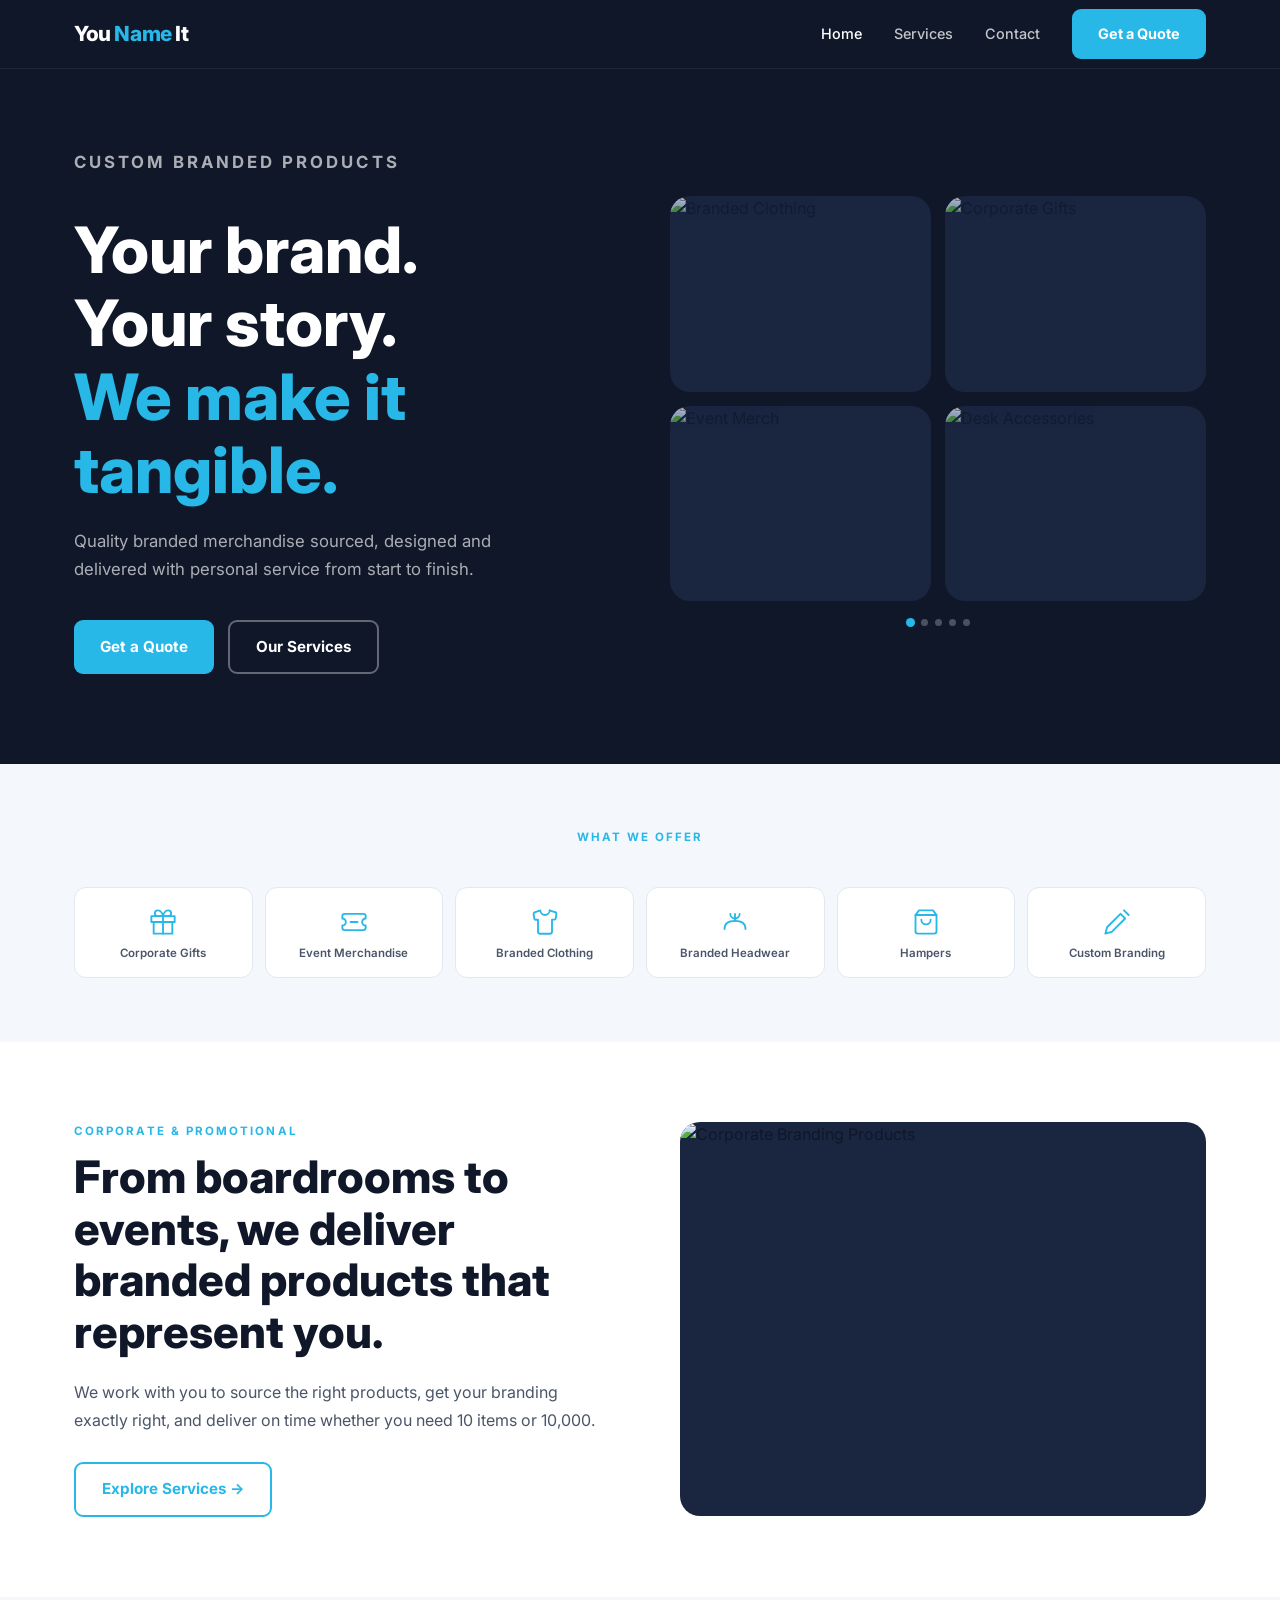
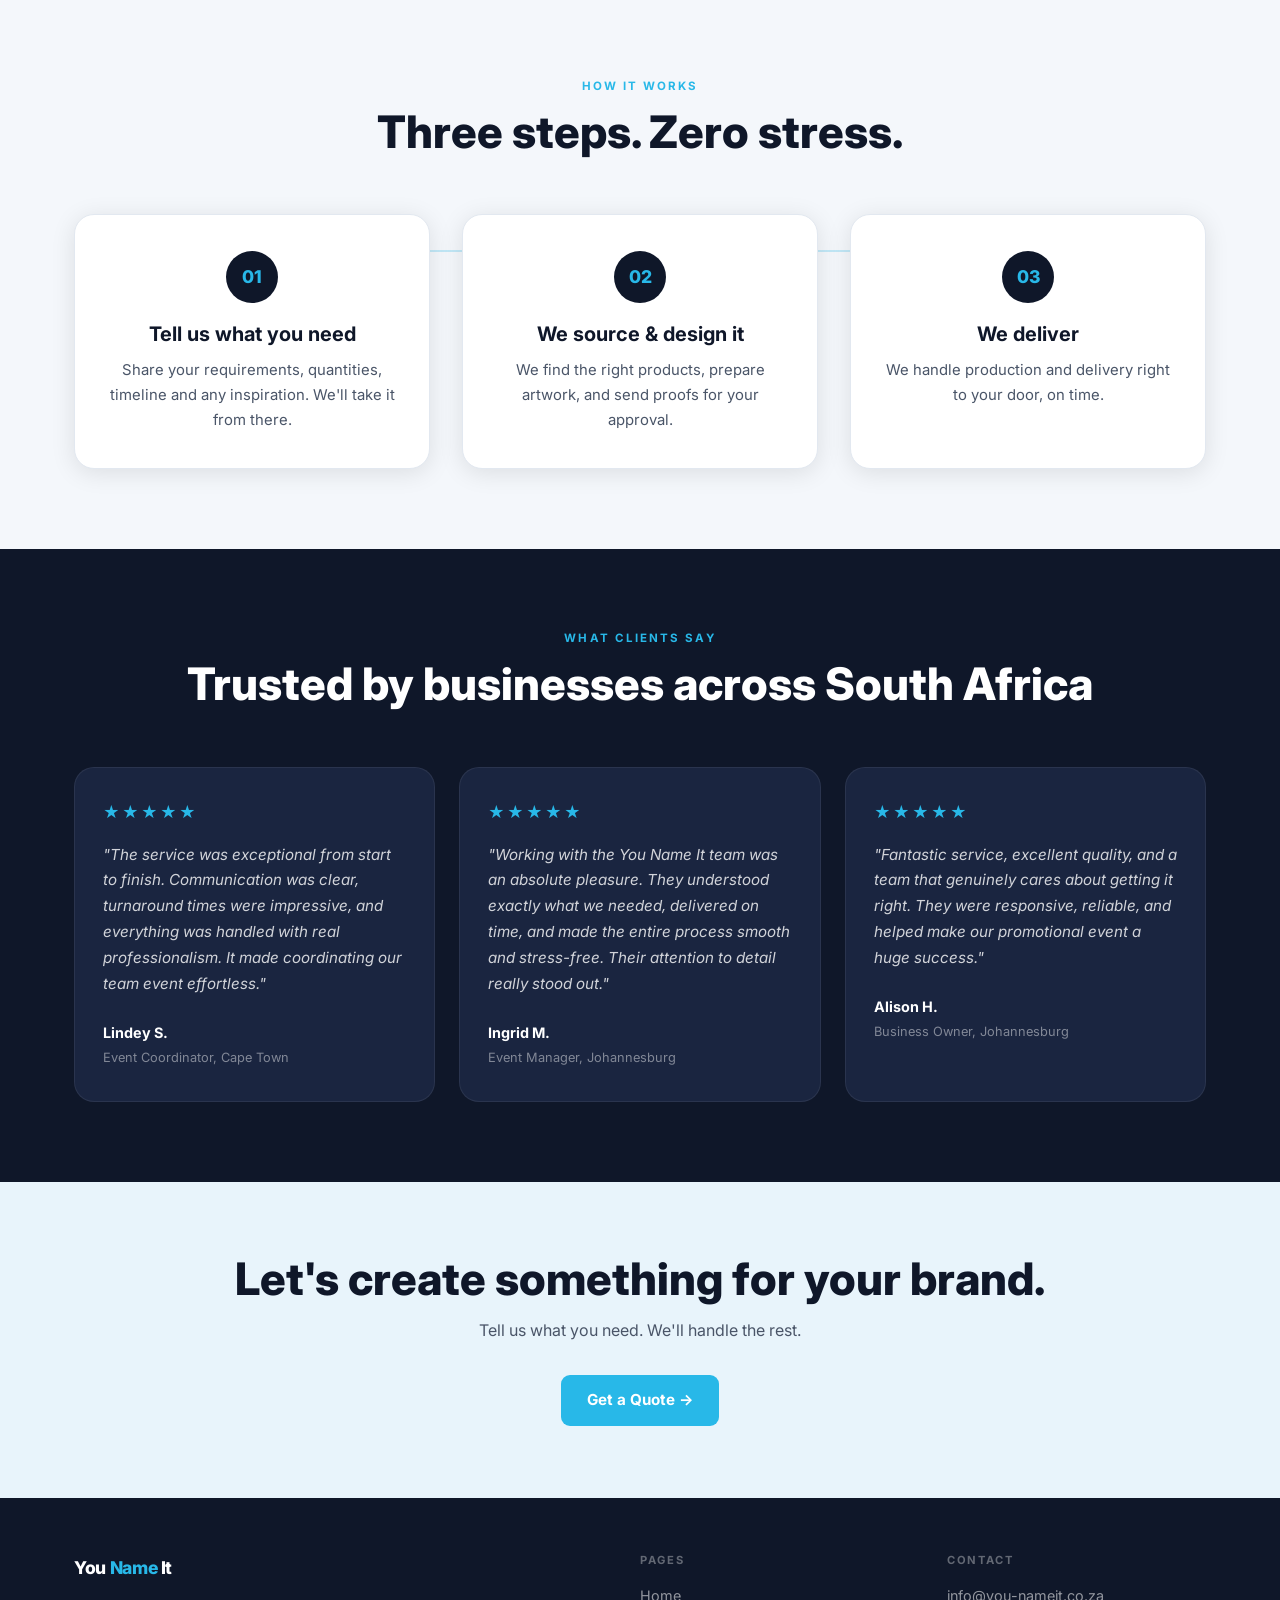
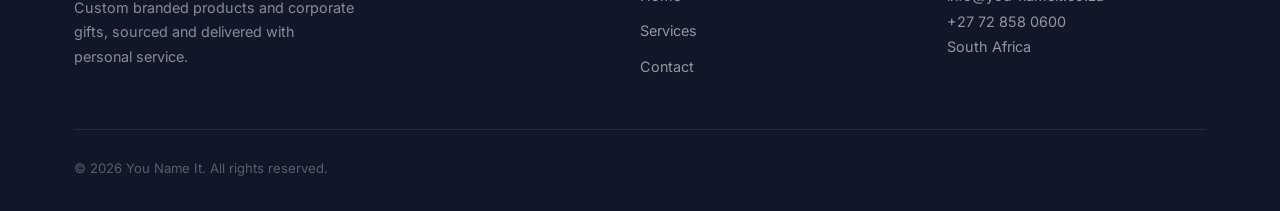
==== index.html @ 73d82e52 "Add files via upload" ====
<!DOCTYPE html>
<html lang="en">
<head>
  <meta charset="UTF-8" />
  <meta name="viewport" content="width=device-width, initial-scale=1.0" />
  <title>You Name It — Custom Branded Products & Corporate Gifts</title>
  <meta name="description" content="Quality branded merchandise sourced, designed and delivered — with personal service from start to finish. South Africa." />
  <link rel="stylesheet" href="style.css" />
  <link rel="preconnect" href="https://fonts.googleapis.com" />
  <link rel="preconnect" href="https://fonts.gstatic.com" crossorigin />
  <link href="https://fonts.googleapis.com/css2?family=Inter:wght@400;500;600;700;800&display=swap" rel="stylesheet" />
</head>
<body>

  <!-- ===== NAV ===== -->
  <nav>
    <div class="container">
      <div class="nav-inner">
        <a href="index.html" class="nav-logo">
          <img src="logo.png" alt="You Name It" onerror="this.style.display='none'; this.nextElementSibling.style.display='block';" />
          <span class="nav-logo-text" style="display:none;">You <span>Name</span> It</span>
        </a>
        <button class="nav-toggle" id="navToggle" aria-label="Toggle menu">
          <span></span><span></span><span></span>
        </button>
        <ul class="nav-links" id="navLinks">
          <li><a href="index.html" class="active">Home</a></li>
          <li><a href="services.html">Services</a></li>
          <li><a href="contact.html">Contact</a></li>
          <li><a href="contact.html" class="nav-cta btn">Get a Quote</a></li>
        </ul>
      </div>
    </div>
  </nav>

  <!-- ===== HERO ===== -->
  <section class="hero">
    <div class="container">
      <div class="hero-inner">
        <div class="hero-content">
          <p class="hero-eyebrow">Custom Branded Products <span>
          <h1>Your brand.<br>Your story.<br><em>We make it tangible.</em></h1>
          <p>Quality branded merchandise sourced, designed and delivered with personal service from start to finish.</p>
          <div class="hero-btns">
            <a href="contact.html" class="btn btn-primary">Get a Quote</a>
            <a href="services.html" class="btn btn-secondary">Our Services</a>
          </div>
        </div>

        <!--
          ROTATING HERO GRID — 4 cards x 5 slides = 20 images total
          Put your images in an /images/ folder alongside index.html.
          Name them: card1-slide1.jpg, card1-slide2.jpg ... card4-slide5.jpg
          All 4 cards rotate together every 5 seconds.
        -->
        <div class="hero-grid-wrap">
          <div class="hero-grid" id="heroGrid">

            <!-- CARD 1: top-left -->
            <div class="hero-card rotating-card">
              <div class="slide active">
                <img src="images/card1-slide1.jpg" alt="Branded Clothing" />
                <!-- <span class="hero-card-label">Branded Clothing</span> -->
              </div>
              <div class="slide">
                <img src="images/card1-slide2.jpg" alt="T-Shirts" />
                <!-- <span class="hero-card-label">T-Shirts</span> -->
              </div>
              <div class="slide">
                <img src="images/card1-slide3.jpg" alt="Polos" />
                <!-- <span class="hero-card-label">Polos</span> -->
              </div>
              <div class="slide">
                <img src="images/card1-slide4.jpg" alt="Hoodies" />
                <!-- <span class="hero-card-label">Hoodies</span> -->
              </div>
              <div class="slide">
                <img src="images/card1-slide5.jpg" alt="Caps &amp; Jackets" />
                <!-- <span class="hero-card-label">Caps &amp; Jackets</span> -->
              </div>
            </div>

            <!-- CARD 2: top-right -->
            <div class="hero-card rotating-card">
              <div class="slide active">
                <img src="images/card2-slide1.jpg" alt="Corporate Gifts" />
                <!-- <span class="hero-card-label">Corporate Gifts</span> -->
              </div>
              <div class="slide">
                <img src="images/card2-slide2.jpg" alt="Gift Sets" />
                <!-- <span class="hero-card-label">Gift Sets</span> -->
              </div>
              <div class="slide">
                <img src="images/card2-slide3.jpg" alt="Branded Notebooks" />
                <!-- <span class="hero-card-label">Branded Notebooks</span> -->
              </div>
              <div class="slide">
                <img src="images/card2-slide4.jpg" alt="Hampers" />
                <!-- <span class="hero-card-label">Hampers</span> -->
              </div>
              <div class="slide">
                <img src="images/card2-slide5.jpg" alt="Premium Keepsakes" />
                <!-- <span class="hero-card-label">Premium Keepsakes</span> -->
              </div>
            </div>

            <!-- CARD 3: bottom-left -->
            <div class="hero-card rotating-card">
              <div class="slide active">
                <img src="images/card3-slide1.jpg" alt="Event Merch" />
                <!-- <span class="hero-card-label">Event Merch</span> -->
              </div>
              <div class="slide">
                <img src="images/card3-slide2.jpg" alt="Lanyards" />
                <!-- <span class="hero-card-label">Lanyards</span> -->
              </div>
              <div class="slide">
                <img src="images/card3-slide3.jpg" alt="Giveaways" />
                <!-- <span class="hero-card-label">Giveaways</span> -->
              </div>
              <div class="slide">
                <img src="images/card3-slide4.jpg" alt="Trade Shows" />
                <!-- <span class="hero-card-label">Trade Shows</span> -->
              </div>
              <div class="slide">
                <img src="images/card3-slide5.jpg" alt="Conferences" />
                <!-- <span class="hero-card-label">Conferences</span> -->
              </div>
            </div>

            <!-- CARD 4: bottom-right -->
            <div class="hero-card rotating-card">
              <div class="slide active">
                <img src="images/card4-slide1.jpg" alt="Desk Accessories" />
                <!-- <span class="hero-card-label">Desk Accessories</span> -->
              </div>
              <div class="slide">
                <img src="images/card4-slide2.jpg" alt="Custom Mugs" />
                <!-- <span class="hero-card-label">Custom Mugs</span> -->
              </div>
              <div class="slide">
                <img src="images/card4-slide3.jpg" alt="Branded Pens" />
                <!-- <span class="hero-card-label">Branded Pens</span> -->
              </div>
              <div class="slide">
                <img src="images/card4-slide4.jpg" alt="Bulk Orders" />
                <!-- <span class="hero-card-label">Bulk Orders</span> -->
              </div>
              <div class="slide">
                <img src="images/card4-slide5.jpg" alt="Corporate Sets" />
                <!-- <span class="hero-card-label">Corporate Sets</span> -->
              </div>
            </div>

          </div><!-- /hero-grid -->

          <!-- Progress dots -->
          <div class="hero-dots">
            <span class="hero-dot active"></span>
            <span class="hero-dot"></span>
            <span class="hero-dot"></span>
            <span class="hero-dot"></span>
            <span class="hero-dot"></span>
          </div>
        </div><!-- /hero-grid-wrap -->

      </div>
    </div>
  </section>

  <!-- ===== WHAT WE OFFER — compact icon tiles ===== -->
  <section class="what-we-create">
    <div class="container">
      <div class="section-header">
        <span class="section-label">What We Offer</span>
      </div>
      <div class="icon-tile-grid">

        <!-- Corporate Gifts -->
        <a href="services.html#gifts" class="icon-tile">
          <svg class="tile-icon" viewBox="0 0 24 24" fill="none" stroke="currentColor" stroke-width="1.6" stroke-linecap="round" stroke-linejoin="round">
            <polyline points="20 12 20 22 4 22 4 12"/>
            <rect x="2" y="7" width="20" height="5"/>
            <line x1="12" y1="22" x2="12" y2="7"/>
            <path d="M12 7H7.5a2.5 2.5 0 0 1 0-5C11 2 12 7 12 7z"/>
            <path d="M12 7h4.5a2.5 2.5 0 0 0 0-5C13 2 12 7 12 7z"/>
          </svg>
          <span>Corporate Gifts</span>
        </a>

        <!-- Event Merchandise -->
        <a href="services.html#events" class="icon-tile">
          <svg class="tile-icon" viewBox="0 0 24 24" fill="none" stroke="currentColor" stroke-width="1.6" stroke-linecap="round" stroke-linejoin="round">
            <path d="M2 9a3 3 0 0 1 0 6v2a2 2 0 0 0 2 2h16a2 2 0 0 0 2-2v-2a3 3 0 0 1 0-6V7a2 2 0 0 0-2-2H4a2 2 0 0 0-2 2v2z"/>
            <line x1="9" y1="12" x2="15" y2="12"/>
          </svg>
          <span>Event Merchandise</span>
        </a>

        <!-- Branded Clothing -->
        <a href="services.html#clothing" class="icon-tile">
          <svg class="tile-icon" viewBox="0 0 24 24" fill="none" stroke="currentColor" stroke-width="1.6" stroke-linecap="round" stroke-linejoin="round">
            <path d="M20.38 3.46 16 2a4 4 0 0 1-8 0L3.62 3.46a2 2 0 0 0-1.34 2.23l.58 3.57a1 1 0 0 0 .99.84H6v10c0 1.1.9 2 2 2h8a2 2 0 0 0 2-2V10h2.15a1 1 0 0 0 .99-.84l.58-3.57a2 2 0 0 0-1.34-2.23z"/>
          </svg>
          <span>Branded Clothing</span>
        </a>

        <!-- Branded Headwear -->
        <a href="services.html#headwear" class="icon-tile">
          <svg class="tile-icon" viewBox="0 0 24 24" fill="none" stroke="currentColor" stroke-width="1.6" stroke-linecap="round" stroke-linejoin="round">
            <path d="M3 18c0-4 2-7 9-7s9 3 9 7"/>
            <path d="M12 11V5"/>
            <path d="M8 5c0 2.2 1.8 4 4 4s4-1.8 4-4"/>
          </svg>
          <span>Branded Headwear</span>
        </a>

        <!-- Hampers -->
        <a href="services.html#hampers" class="icon-tile">
          <svg class="tile-icon" viewBox="0 0 24 24" fill="none" stroke="currentColor" stroke-width="1.6" stroke-linecap="round" stroke-linejoin="round">
            <path d="M6 2 3 6v14a2 2 0 0 0 2 2h14a2 2 0 0 0 2-2V6l-3-4z"/>
            <line x1="3" y1="6" x2="21" y2="6"/>
            <path d="M16 10a4 4 0 0 1-8 0"/>
          </svg>
          <span>Hampers</span>
        </a>

        <!-- Custom Branding -->
        <a href="contact.html" class="icon-tile">
          <svg class="tile-icon" viewBox="0 0 24 24" fill="none" stroke="currentColor" stroke-width="1.6" stroke-linecap="round" stroke-linejoin="round">
            <line x1="18" y1="2" x2="22" y2="6"/>
            <path d="M7.5 20.5 19 9l-4-4L3.5 16.5 2 22z"/>
          </svg>
          <span>Custom Branding</span>
        </a>

      </div>
    </div>
  </section>

  <!-- ===== FEATURE / CORPORATE & PROMO ===== -->
  <section class="feature-section">
    <div class="container">
      <div class="feature-inner">
        <div class="feature-content">
          <span class="section-label">Corporate &amp; Promotional</span>
          <h2>From boardrooms to events, we deliver branded products that represent you.</h2>
          <p>We work with you to source the right products, get your branding exactly right, and deliver on time whether you need 10 items or 10,000.</p>
          <a href="services.html" class="btn btn-outline">Explore Services →</a>
        </div>
        <div class="feature-image">
          <img src="images/corporate-branding.jpg" alt="Corporate Branding Products" /> -->
          <div class="feature-image-placeholder">
            <span>Corporate Branding Products</span>
          </div>
        </div>
      </div>
    </div>
  </section>

  <!-- ===== HOW IT WORKS ===== -->
  <section class="how-it-works">
    <div class="container">
      <div class="section-header">
        <span class="section-label">How It Works</span>
        <h2>Three steps. Zero stress.</h2>
      </div>
      <div class="steps-grid">
        <div class="step-card">
          <div class="step-number">01</div>
          <h3>Tell us what you need</h3>
          <p>Share your requirements, quantities, timeline and any inspiration. We'll take it from there.</p>
        </div>
        <div class="step-card">
          <div class="step-number">02</div>
          <h3>We source &amp; design it</h3>
          <p>We find the right products, prepare artwork, and send proofs for your approval.</p>
        </div>
        <div class="step-card">
          <div class="step-number">03</div>
          <h3>We deliver</h3>
          <p>We handle production and delivery right to your door, on time.</p>
        </div>
      </div>
    </div>
  </section>

  <!-- ===== TESTIMONIALS ===== -->
  <section class="testimonials">
    <div class="container">
      <span class="section-label">What Clients Say</span>
      <h2>Trusted by businesses across South Africa</h2>
      <div class="testimonial-grid">
        <div class="testimonial-card">
          <div class="testimonial-stars">★★★★★</div>
          <blockquote>"The service was exceptional from start to finish. Communication was clear, turnaround times were impressive, and everything was handled with real professionalism. It made coordinating our team event effortless."</blockquote>
          <div class="testimonial-author">
            <strong>Lindey S.</strong>
            <span>Event Coordinator, Cape Town</span>
          </div>
        </div>
        <div class="testimonial-card">
          <div class="testimonial-stars">★★★★★</div>
          <blockquote>"Working with the You Name It team was an absolute pleasure. They understood exactly what we needed, delivered on time, and made the entire process smooth and stress-free. Their attention to detail really stood out."</blockquote>
          <div class="testimonial-author">
            <strong>Ingrid M.</strong>
            <span>Event Manager, Johannesburg</span>
          </div>
        </div>
        <div class="testimonial-card">
          <div class="testimonial-stars">★★★★★</div>
          <blockquote>"Fantastic service, excellent quality, and a team that genuinely cares about getting it right. They were responsive, reliable, and helped make our promotional event a huge success."</blockquote>
          <div class="testimonial-author">
            <strong>Alison H.</strong>
            <span>Business Owner, Johannesburg</span>
          </div>
        </div>
      </div>
    </div>
  </section>

  <!-- ===== CTA BAND ===== -->
  <section class="cta-band">
    <div class="container">
      <h2>Let's create something for your brand.</h2>
      <p>Tell us what you need. We'll handle the rest.</p>
      <a href="contact.html" class="btn btn-primary">Get a Quote →</a>
    </div>
  </section>

  <!-- ===== FOOTER ===== -->
  <footer>
    <div class="container">
      <div class="footer-inner">
        <div class="footer-brand">
          <a href="index.html" class="nav-logo">
            <img src="logo.png" alt="You Name It" style="height:32px;" onerror="this.style.display='none'; this.nextElementSibling.style.display='block';" />
            <span class="nav-logo-text" style="display:none; font-size:1.1rem;">You <span>Name</span> It</span>
          </a>
          <p>Custom branded products and corporate gifts, sourced and delivered with personal service.</p>
        </div>
        <div class="footer-col">
          <h4>Pages</h4>
          <ul>
            <li><a href="index.html">Home</a></li>
            <li><a href="services.html">Services</a></li>
            <li><a href="contact.html">Contact</a></li>
          </ul>
        </div>
        <div class="footer-col">
          <h4>Contact</h4>
          <address>
            <a href="mailto:info@you-nameit.co.za">info@you-nameit.co.za</a><br />
            <a href="tel:+27728580600">+27 72 858 0600</a><br />
            South Africa
          </address>
        </div>
      </div>
      <div class="footer-bottom">
        <p>© 2026 You Name It. All rights reserved.</p>
      </div>
    </div>
  </footer>

  <script>
    // ── Mobile nav toggle ──
    const toggle = document.getElementById('navToggle');
    const links  = document.getElementById('navLinks');
    toggle.addEventListener('click', () => links.classList.toggle('open'));

    // ── Hero rotating grid ──
    // All 4 cards advance to the same slide index simultaneously
    const cards = document.querySelectorAll('.rotating-card');
    const dots  = document.querySelectorAll('.hero-dot');
    const TOTAL = 5;
    let current = 0;

    function goToSlide(next) {
      cards.forEach(card => {
        card.querySelectorAll('.slide')[current].classList.remove('active');
        card.querySelectorAll('.slide')[next].classList.add('active');
      });
      dots[current].classList.remove('active');
      dots[next].classList.add('active');
      current = next;
    }

    dots.forEach((dot, i) => dot.addEventListener('click', () => goToSlide(i)));
    setInterval(() => goToSlide((current + 1) % TOTAL), 5000);
  </script>

</body>
</html>
---- style.css ----
/* ===========================
   YOU NAME IT — style.css
   =========================== */

/* --- Reset & Base --- */
*, *::before, *::after {
  box-sizing: border-box;
  margin: 0;
  padding: 0;
}

:root {
  --navy:       #0f1729;
  --navy-mid:   #162038;
  --navy-card:  #1a2540;
  --cyan:       #28b8e8;
  --cyan-dark:  #1a9fc8;
  --white:      #ffffff;
  --off-white:  #f4f7fb;
  --light-blue: #e8f4fb;
  --text-dark:  #0f1729;
  --text-mid:   #4a5568;
  --text-light: #a0aec0;
  --border:     #e2e8f0;

  --font: 'Inter', 'Segoe UI', sans-serif;
  --radius: 12px;
  --radius-lg: 20px;
  --shadow: 0 4px 24px rgba(0,0,0,0.10);
  --shadow-lg: 0 8px 40px rgba(0,0,0,0.16);
  --transition: 0.2s ease;
}

html { scroll-behavior: smooth; }

body {
  font-family: var(--font);
  color: var(--text-dark);
  background: var(--white);
  line-height: 1.6;
  -webkit-font-smoothing: antialiased;
}

img { max-width: 100%; display: block; }

a { text-decoration: none; color: inherit; }

/* --- Typography --- */
h1, h2, h3, h4 { line-height: 1.15; font-weight: 800; }
h1 { font-size: clamp(2.4rem, 5vw, 4rem); }
h2 { font-size: clamp(1.8rem, 3.5vw, 2.8rem); }
h3 { font-size: 1.25rem; font-weight: 700; }

.section-label {
  font-size: 0.72rem;
  font-weight: 700;
  letter-spacing: 0.18em;
  text-transform: uppercase;
  color: var(--cyan);
  margin-bottom: 0.75rem;
  display: block;
}

/* --- Layout --- */
.container {
  max-width: 1180px;
  margin: 0 auto;
  padding: 0 24px;
}

section { padding: 80px 0; }

/* ===========================
   NAVIGATION
   =========================== */
nav {
  position: fixed;
  top: 0; left: 0; right: 0;
  z-index: 100;
  background: var(--navy);
  border-bottom: 1px solid rgba(255,255,255,0.06);
}

.nav-inner {
  display: flex;
  align-items: center;
  justify-content: space-between;
  height: 68px;
}

.nav-logo img {
  height: 36px;
  width: auto;
}

.nav-logo-text {
  color: var(--white);
  font-size: 1.3rem;
  font-weight: 800;
  letter-spacing: -0.02em;
}

.nav-logo-text span { color: var(--cyan); }

.nav-links {
  display: flex;
  align-items: center;
  gap: 32px;
  list-style: none;
}

.nav-links a {
  color: rgba(255,255,255,0.75);
  font-size: 0.9rem;
  font-weight: 500;
  transition: color var(--transition);
}

.nav-links a:hover,
.nav-links a.active { color: var(--white); }

.nav-cta {
  background: var(--cyan);
  color: var(--white) !important;
  font-weight: 700 !important;
  padding: 10px 22px;
  border-radius: 8px;
  transition: background var(--transition) !important;
}

.nav-cta:hover { background: var(--cyan-dark) !important; }

/* Mobile nav toggle */
.nav-toggle {
  display: none;
  flex-direction: column;
  gap: 5px;
  cursor: pointer;
  padding: 4px;
  background: none;
  border: none;
}

.nav-toggle span {
  display: block;
  width: 24px;
  height: 2px;
  background: var(--white);
  border-radius: 2px;
  transition: var(--transition);
}

/* ===========================
   BUTTONS
   =========================== */
.btn {
  display: inline-flex;
  align-items: center;
  gap: 8px;
  padding: 13px 26px;
  border-radius: 9px;
  font-weight: 700;
  font-size: 0.95rem;
  cursor: pointer;
  border: none;
  transition: all var(--transition);
  text-decoration: none;
}

.btn-primary {
  background: var(--cyan);
  color: var(--white);
}

.btn-primary:hover {
  background: var(--cyan-dark);
  transform: translateY(-1px);
  box-shadow: 0 6px 20px rgba(40,184,232,0.35);
}

.btn-secondary {
  background: transparent;
  color: var(--white);
  border: 2px solid rgba(255,255,255,0.35);
}

.btn-secondary:hover {
  border-color: var(--white);
  background: rgba(255,255,255,0.08);
}

.btn-outline {
  background: transparent;
  color: var(--cyan);
  border: 2px solid var(--cyan);
}

.btn-outline:hover {
  background: var(--cyan);
  color: var(--white);
}

.btn-whatsapp {
  background: #25D366;
  color: var(--white);
  font-size: 1rem;
  padding: 15px 32px;
}

.btn-whatsapp:hover {
  background: #1fb855;
  transform: translateY(-2px);
  box-shadow: 0 8px 24px rgba(37,211,102,0.35);
}

/* ===========================
   HERO
   =========================== */
.hero {
  background: var(--navy);
  padding: 148px 0 90px;
  overflow: hidden;
}

.hero-inner {
  display: grid;
  grid-template-columns: 1fr 1fr;
  gap: 60px;
  align-items: center;
}

.hero-eyebrow {
  font-size: 0.72rem;
  font-weight: 700;
  letter-spacing: 0.18em;
  text-transform: uppercase;
  color: var(--cyan);
  margin-bottom: 20px;
}

.hero-eyebrow span { margin: 0 8px; opacity: 0.5; }

.hero h1 { color: var(--white); margin-bottom: 20px; }

.hero h1 em {
  color: var(--cyan);
  font-style: normal;
}

.hero p {
  color: rgba(255,255,255,0.65);
  font-size: 1.05rem;
  max-width: 420px;
  margin-bottom: 36px;
  line-height: 1.7;
}

.hero-btns { display: flex; gap: 14px; flex-wrap: wrap; }

/* Hero product grid */
.hero-grid {
  display: grid;
  grid-template-columns: 1fr 1fr;
  gap: 14px;
}

.hero-card {
  background: var(--navy-card);
  border-radius: var(--radius-lg);
  overflow: hidden;
  aspect-ratio: 4/3;
  display: flex;
  flex-direction: column;
  align-items: center;
  justify-content: flex-end;
  padding: 16px;
  position: relative;
  /* border: 1px solid rgba(255,255,255,0.06); */
  transition: transform var(--transition), box-shadow var(--transition);
}

.hero-card:hover {
  transform: translateY(-3px);
  box-shadow: var(--shadow-lg);
}

.hero-card img {
  position: absolute;
  inset: 0;
  width: 100%;
  height: 100%;
  object-fit: cover;
  opacity: 0.7;
}

.hero-card-label {
  position: relative;
  z-index: 1;
  font-size: 0.65rem;
  font-weight: 700;
  letter-spacing: 0.15em;
  text-transform: uppercase;
  color: rgba(255,255,255,0.6);
  text-align: center;
}

/* ===========================
   WHAT WE CREATE (HOME)
   =========================== */
.what-we-create {
  background: var(--off-white);
  padding: 64px 0;
}

.section-header {
  text-align: center;
  margin-bottom: 40px;
}

.section-header h2 { margin-top: 8px; }

/* ── Icon tile grid ── */
.icon-tile-grid {
  display: grid;
  grid-template-columns: repeat(6, 1fr);
  gap: 12px;
}

.icon-tile {
  background: var(--white);
  border: 1.5px solid var(--border);
  border-radius: var(--radius);
  padding: 20px 10px 16px;
  display: flex;
  flex-direction: column;
  align-items: center;
  gap: 10px;
  text-align: center;
  text-decoration: none;
  color: inherit;
  transition: border-color var(--transition), box-shadow var(--transition), transform var(--transition);
  cursor: pointer;
}

.icon-tile:hover {
  border-color: var(--cyan);
  box-shadow: 0 4px 16px rgba(40,184,232,0.12);
  transform: translateY(-2px);
}

.tile-icon {
  width: 28px;
  height: 28px;
  color: var(--cyan);
  flex-shrink: 0;
}

.icon-tile span {
  font-size: 0.72rem;
  font-weight: 600;
  color: var(--text-mid);
  line-height: 1.3;
}

/* ── Hero rotating card / slideshow ── */
.hero-grid-wrap {
  display: flex;
  flex-direction: column;
  gap: 14px;
}

/* Slides stack inside each card */
.rotating-card { overflow: hidden; }

.rotating-card .slide {
  position: absolute;
  inset: 0;
  display: flex;
  flex-direction: column;
  align-items: center;
  justify-content: flex-end;
  padding: 16px;
  opacity: 0;
  transition: opacity 0.8s ease;
  pointer-events: none;
}

.rotating-card .slide.active {
  opacity: 1;
  pointer-events: auto;
}

.rotating-card .slide img {
  position: absolute;
  inset: 0;
  width: 100%;
  height: 100%;
  object-fit: cover;
}

/* Progress dots */
.hero-dots {
  display: flex;
  justify-content: center;
  gap: 7px;
  margin-top: 4px;
}

.hero-dot {
  width: 7px;
  height: 7px;
  border-radius: 50%;
  background: rgba(255,255,255,0.25);
  cursor: pointer;
  transition: background var(--transition), transform var(--transition);
}

.hero-dot.active {
  background: var(--cyan);
  transform: scale(1.3);
}

/* keep old product-card classes available for services page if needed */
.product-card-overlay {
  position: absolute;
  inset: 0;
  background: linear-gradient(to top, rgba(10,18,38,0.85) 0%, transparent 55%);
}

.product-card-label {
  position: relative;
  z-index: 1;
  font-size: 0.68rem;
  font-weight: 700;
  letter-spacing: 0.15em;
  text-transform: uppercase;
  color: rgba(255,255,255,0.75);
  text-align: center;
}

/* ===========================
   FEATURE SECTION (HOME)
   =========================== */
.feature-section {
  background: var(--white);
}

.feature-inner {
  display: grid;
  grid-template-columns: 1fr 1fr;
  gap: 80px;
  align-items: center;
}

.feature-content .section-label { color: var(--cyan); }

.feature-content h2 { margin: 8px 0 20px; }

.feature-content p {
  color: var(--text-mid);
  font-size: 1rem;
  line-height: 1.75;
  margin-bottom: 28px;
}

.tag-row {
  display: flex;
  flex-wrap: wrap;
  gap: 10px;
  margin-bottom: 32px;
}

/* Sub-grouped tags (e.g. Indoor / Outdoor within Event Merch) */
.tag-group {
  margin-bottom: 16px;
}

.tag-group:last-of-type {
  margin-bottom: 32px;
}

.tag-group-label {
  display: inline-block;
  font-size: 0.7rem;
  font-weight: 700;
  letter-spacing: 0.12em;
  text-transform: uppercase;
  color: var(--text-mid);
  margin-bottom: 8px;
}

.tag-group .tag-row {
  margin-bottom: 0;
}

.tag {
  border: 1.5px solid var(--cyan);
  color: var(--cyan);
  font-size: 0.82rem;
  font-weight: 600;
  padding: 6px 14px;
  border-radius: 100px;
  transition: all var(--transition);
}

.tag:hover {
  background: var(--cyan);
  color: var(--white);
  cursor: pointer;
}

.feature-image {
  background: var(--navy-card);
  border-radius: var(--radius-lg);
  overflow: hidden;
  aspect-ratio: 4/3;
  position: relative;
  /* border: 1px solid rgba(255,255,255,0.06); */
}

.feature-image img {
  width: 100%;
  height: 100%;
  object-fit: cover;
}

.feature-image-placeholder {
  display: flex;
  flex-direction: column;
  align-items: center;
  justify-content: center;
  height: 100%;
  gap: 12px;
}

.feature-image-placeholder span {
  font-size: 0.65rem;
  font-weight: 700;
  letter-spacing: 0.15em;
  text-transform: uppercase;
  color: rgba(255,255,255,0.35);
}

/* ===========================
   HOW IT WORKS
   =========================== */
.how-it-works {
  background: var(--off-white);
}

.steps-grid {
  display: grid;
  grid-template-columns: repeat(3, 1fr);
  gap: 32px;
  margin-top: 56px;
  position: relative;
}

.steps-grid::before {
  content: '';
  position: absolute;
  top: 36px;
  left: calc(16.66% + 16px);
  right: calc(16.66% + 16px);
  height: 2px;
  background: linear-gradient(90deg, var(--cyan), var(--cyan));
  opacity: 0.25;
}

.step-card {
  background: var(--white);
  border-radius: var(--radius-lg);
  padding: 36px 28px;
  text-align: center;
  box-shadow: var(--shadow);
  border: 1px solid var(--border);
  position: relative;
}

.step-number {
  width: 52px;
  height: 52px;
  background: var(--navy);
  color: var(--cyan);
  border-radius: 50%;
  display: flex;
  align-items: center;
  justify-content: center;
  font-size: 1.1rem;
  font-weight: 800;
  margin: 0 auto 20px;
}

.step-card h3 {
  margin-bottom: 12px;
  color: var(--text-dark);
}

.step-card p {
  color: var(--text-mid);
  font-size: 0.93rem;
  line-height: 1.65;
}

/* ===========================
   TESTIMONIALS
   =========================== */
.testimonials {
  background: var(--navy);
  padding: 80px 0;
}

.testimonials .section-label { text-align: center; display: block; }

.testimonials h2 {
  color: var(--white);
  text-align: center;
  margin: 8px 0 56px;
}

.testimonial-grid {
  display: grid;
  grid-template-columns: repeat(3, 1fr);
  gap: 24px;
}

.testimonial-card {
  background: var(--navy-card);
  border: 1px solid rgba(255,255,255,0.07);
  border-radius: var(--radius-lg);
  padding: 32px 28px;
}

.testimonial-stars {
  color: var(--cyan);
  font-size: 1rem;
  letter-spacing: 2px;
  margin-bottom: 16px;
}

.testimonial-card blockquote {
  color: rgba(255,255,255,0.8);
  font-size: 0.95rem;
  line-height: 1.7;
  margin-bottom: 24px;
  font-style: italic;
}

.testimonial-author strong {
  display: block;
  color: var(--white);
  font-weight: 700;
  font-size: 0.9rem;
}

.testimonial-author span {
  color: rgba(255,255,255,0.45);
  font-size: 0.8rem;
}

/* ===========================
   CTA BAND
   =========================== */
.cta-band {
  background: var(--light-blue);
  padding: 72px 0;
  text-align: center;
}

.cta-band h2 { margin-bottom: 12px; }

.cta-band p {
  color: var(--text-mid);
  font-size: 1rem;
  margin-bottom: 32px;
}

/* ===========================
   SERVICES PAGE
   =========================== */
.services-hero {
  background: var(--navy);
  padding: 140px 0 80px;
  text-align: center;
}

.services-hero .section-label { display: block; }

.services-hero h1 {
  color: var(--white);
  margin: 12px 0 16px;
}

.services-hero p {
  color: rgba(255,255,255,0.6);
  font-size: 1.05rem;
  max-width: 520px;
  margin: 0 auto;
}

.services-list { background: var(--white); }

.service-block {
  display: grid;
  grid-template-columns: 1fr 1fr;
  gap: 64px;
  align-items: center;
  padding: 64px 0;
  border-bottom: 1px solid var(--border);
}

.service-block:last-child { border-bottom: none; }

.service-block.reverse { direction: rtl; }

.service-block.reverse > * { direction: ltr; }

.service-content h2 {
  color: var(--cyan);
  font-size: 1.7rem;
  margin-bottom: 14px;
}

.service-content p {
  color: var(--text-mid);
  line-height: 1.75;
  margin-bottom: 24px;
}

.service-image {
  background: var(--navy-card);
  border-radius: var(--radius-lg);
  overflow: hidden;
  aspect-ratio: 4/3;
  position: relative;
  /* border: 1px solid rgba(255,255,255,0.05); */
}

.service-image img {
  width: 100%;
  height: 100%;
  object-fit: cover;
}

.unsure-band {
  background: var(--light-blue);
  border-radius: var(--radius-lg);
  padding: 56px 40px;
  text-align: center;
  margin: 48px 0;
}

.unsure-band h2 { margin-bottom: 10px; }

.unsure-band p {
  color: var(--text-mid);
  margin-bottom: 28px;
}

/* ===========================
   CONTACT PAGE
   =========================== */
.contact-hero {
  background: var(--navy);
  padding: 140px 0 80px;
  text-align: center;
}

.contact-hero h1 { color: var(--white); margin: 8px 0 0; }

.whatsapp-section {
  background: #f0faf4;
  padding: 72px 0;
  text-align: center;
  border-bottom: 1px solid #d1f0de;
}

.whatsapp-icon {
  width: 72px;
  height: 72px;
  background: #25D366;
  border-radius: 50%;
  display: flex;
  align-items: center;
  justify-content: center;
  margin: 0 auto 24px;
}

.whatsapp-icon svg { width: 38px; height: 38px; fill: white; }

.whatsapp-section h2 {
  font-size: clamp(1.8rem, 3vw, 2.4rem);
  margin-bottom: 12px;
}

.whatsapp-section p {
  color: var(--text-mid);
  font-size: 1rem;
  margin-bottom: 28px;
}

.whatsapp-section .phone-note {
  display: block;
  margin-top: 12px;
  color: var(--text-mid);
  font-size: 0.85rem;
}

.divider-text {
  text-align: center;
  padding: 32px 0 0;
  color: var(--text-light);
  font-size: 0.82rem;
  font-weight: 600;
  letter-spacing: 0.12em;
  text-transform: uppercase;
  position: relative;
}

.divider-text::before,
.divider-text::after {
  content: '';
  position: absolute;
  top: 50%;
  width: 30%;
  height: 1px;
  background: var(--border);
}

.divider-text::before { left: 0; }
.divider-text::after { right: 0; }

/* Form section */
.form-section {
  background: var(--white);
  padding: 72px 0;
}

.form-wrap {
  max-width: 620px;
  margin: 0 auto;
}

.form-header {
  text-align: center;
  margin-bottom: 40px;
}

.form-header h2 { margin-bottom: 10px; }

.form-header p { color: var(--text-mid); }

.quote-form { display: flex; flex-direction: column; gap: 20px; }

.form-group { display: flex; flex-direction: column; gap: 6px; }

.form-row {
  display: grid;
  grid-template-columns: 1fr 1fr;
  gap: 16px;
}

.form-group label {
  font-size: 0.85rem;
  font-weight: 600;
  color: var(--text-dark);
}

.form-group label .required { color: var(--cyan); margin-left: 2px; }

.form-group input,
.form-group select,
.form-group textarea {
  padding: 12px 16px;
  border: 1.5px solid var(--border);
  border-radius: 9px;
  font-family: var(--font);
  font-size: 0.93rem;
  color: var(--text-dark);
  background: var(--white);
  transition: border-color var(--transition), box-shadow var(--transition);
  outline: none;
}

.form-group input,
.form-group select {
  -webkit-appearance: none;
  appearance: none;
}

.form-group input:focus,
.form-group select:focus,
.form-group textarea:focus {
  border-color: var(--cyan);
  box-shadow: 0 0 0 3px rgba(40,184,232,0.12);
}

.form-group textarea {
  resize: vertical;
  min-height: 120px;
}

.form-group select {
  background-image: url("data:image/svg+xml,%3Csvg xmlns='http://www.w3.org/2000/svg' width='12' height='8' viewBox='0 0 12 8'%3E%3Cpath d='M1 1l5 5 5-5' stroke='%234a5568' stroke-width='1.5' fill='none' stroke-linecap='round'/%3E%3C/svg%3E");
  background-repeat: no-repeat;
  background-position: right 14px center;
  padding-right: 40px;
  cursor: pointer;
}

.form-submit-btn {
  width: 100%;
  justify-content: center;
  padding: 15px;
  font-size: 1rem;
  margin-top: 4px;
}

.form-trust {
  display: flex;
  justify-content: center;
  gap: 24px;
  flex-wrap: wrap;
  margin-top: 24px;
}

.trust-item {
  display: flex;
  align-items: center;
  gap: 6px;
  font-size: 0.8rem;
  color: var(--text-mid);
  font-weight: 500;
}

.trust-item::before {
  content: '✓';
  color: var(--cyan);
  font-weight: 800;
}

/* Form success message */
.form-success {
  display: none;
  text-align: center;
  padding: 40px;
  background: #f0faf4;
  border-radius: var(--radius-lg);
  border: 1.5px solid #25D366;
}

.form-success h3 { color: #1a7a40; margin-bottom: 8px; }
.form-success p { color: var(--text-mid); }

/* ===========================
   FOOTER
   =========================== */
footer {
  background: var(--navy);
  padding: 56px 0 32px;
}

.footer-inner {
  display: grid;
  grid-template-columns: 2fr 1fr 1fr;
  gap: 48px;
  padding-bottom: 40px;
  border-bottom: 1px solid rgba(255,255,255,0.08);
  margin-bottom: 28px;
}

.footer-brand p {
  color: rgba(255,255,255,0.5);
  font-size: 0.9rem;
  line-height: 1.7;
  margin-top: 14px;
  max-width: 280px;
}

.footer-col h4 {
  font-size: 0.7rem;
  font-weight: 700;
  letter-spacing: 0.15em;
  text-transform: uppercase;
  color: rgba(255,255,255,0.35);
  margin-bottom: 16px;
}

.footer-col ul { list-style: none; }

.footer-col ul li { margin-bottom: 10px; }

.footer-col ul li a {
  color: rgba(255,255,255,0.55);
  font-size: 0.9rem;
  transition: color var(--transition);
}

.footer-col ul li a:hover { color: var(--white); }

.footer-col address {
  font-style: normal;
  color: rgba(255,255,255,0.55);
  font-size: 0.9rem;
  line-height: 1.8;
}

.footer-col address a {
  color: rgba(255,255,255,0.55);
  transition: color var(--transition);
}

.footer-col address a:hover { color: var(--cyan); }

.footer-bottom {
  display: flex;
  justify-content: space-between;
  align-items: center;
}

.footer-bottom p {
  color: rgba(255,255,255,0.3);
  font-size: 0.82rem;
}

/* ===========================
   RESPONSIVE
   =========================== */
@media (max-width: 1024px) {
  .icon-tile-grid { grid-template-columns: repeat(3, 1fr); }
  .testimonial-grid { grid-template-columns: repeat(2, 1fr); }
  .feature-inner { gap: 48px; }
}

@media (max-width: 768px) {
  section { padding: 56px 0; }

  .nav-links { display: none; position: absolute; top: 68px; left: 0; right: 0; background: var(--navy); flex-direction: column; padding: 20px 24px 24px; gap: 0; border-top: 1px solid rgba(255,255,255,0.08); }
  .nav-links.open { display: flex; }
  .nav-links li { padding: 12px 0; border-bottom: 1px solid rgba(255,255,255,0.06); }
  .nav-links li:last-child { border-bottom: none; padding-top: 16px; }
  .nav-cta { width: 100%; text-align: center; justify-content: center; }
  .nav-toggle { display: flex; }

  .hero { padding: 120px 0 60px; }
  .hero-inner { grid-template-columns: 1fr; gap: 40px; }
  .hero-grid { grid-template-columns: 1fr 1fr; }

  .feature-inner { grid-template-columns: 1fr; gap: 36px; }

  .steps-grid { grid-template-columns: 1fr; gap: 20px; }
  .steps-grid::before { display: none; }

  .testimonial-grid { grid-template-columns: 1fr; }

  .service-block { grid-template-columns: 1fr; gap: 32px; }
  .service-block.reverse { direction: ltr; }

  .footer-inner { grid-template-columns: 1fr 1fr; gap: 32px; }
  .footer-bottom { flex-direction: column; gap: 8px; text-align: center; }

  .form-row { grid-template-columns: 1fr; }

  .divider-text::before,
  .divider-text::after { width: 20%; }
}

@media (max-width: 768px) {
  .icon-tile-grid { grid-template-columns: repeat(3, 1fr); gap: 10px; }
  .icon-tile { padding: 16px 8px 12px; }
  .tile-icon { width: 24px; height: 24px; }
  .icon-tile span { font-size: 0.66rem; }
}

@media (max-width: 480px) {
  .hero h1 { font-size: 2.2rem; }
  .icon-tile-grid { grid-template-columns: repeat(3, 1fr); }
  .footer-inner { grid-template-columns: 1fr; }
}
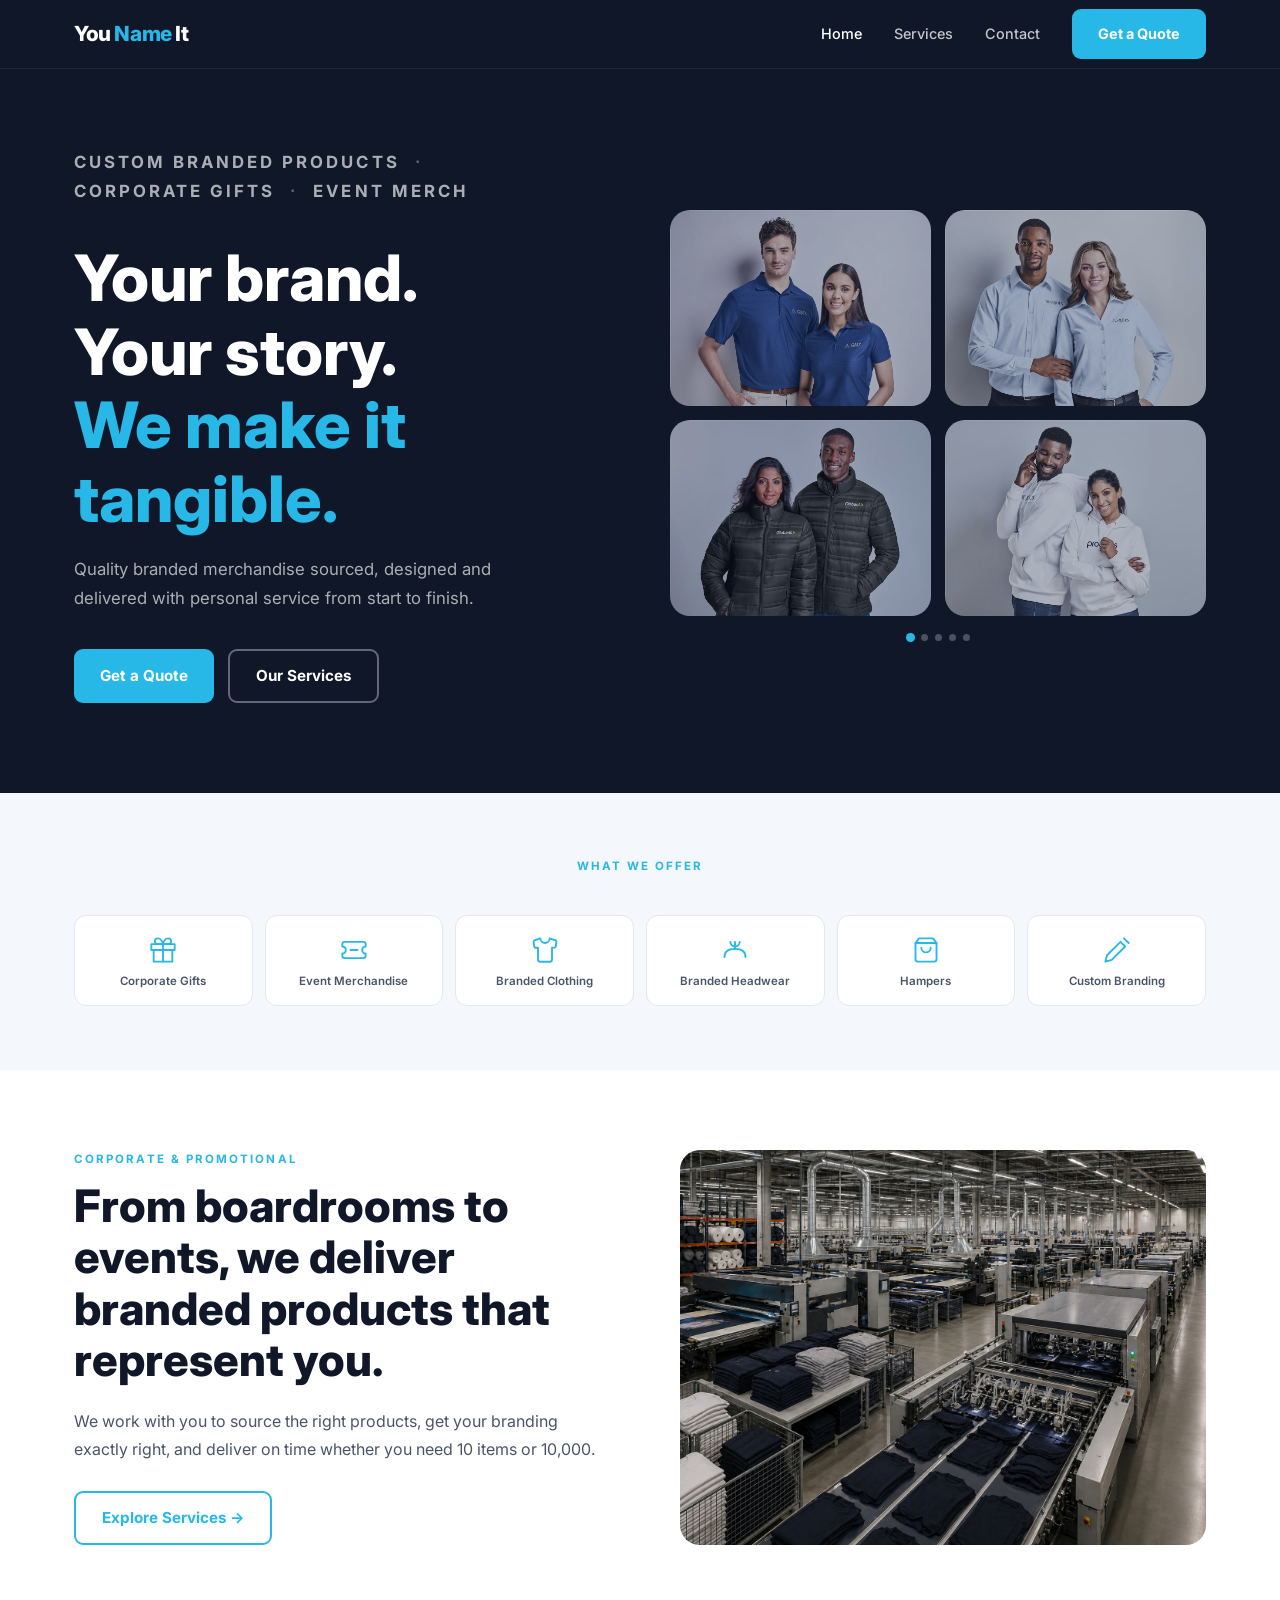
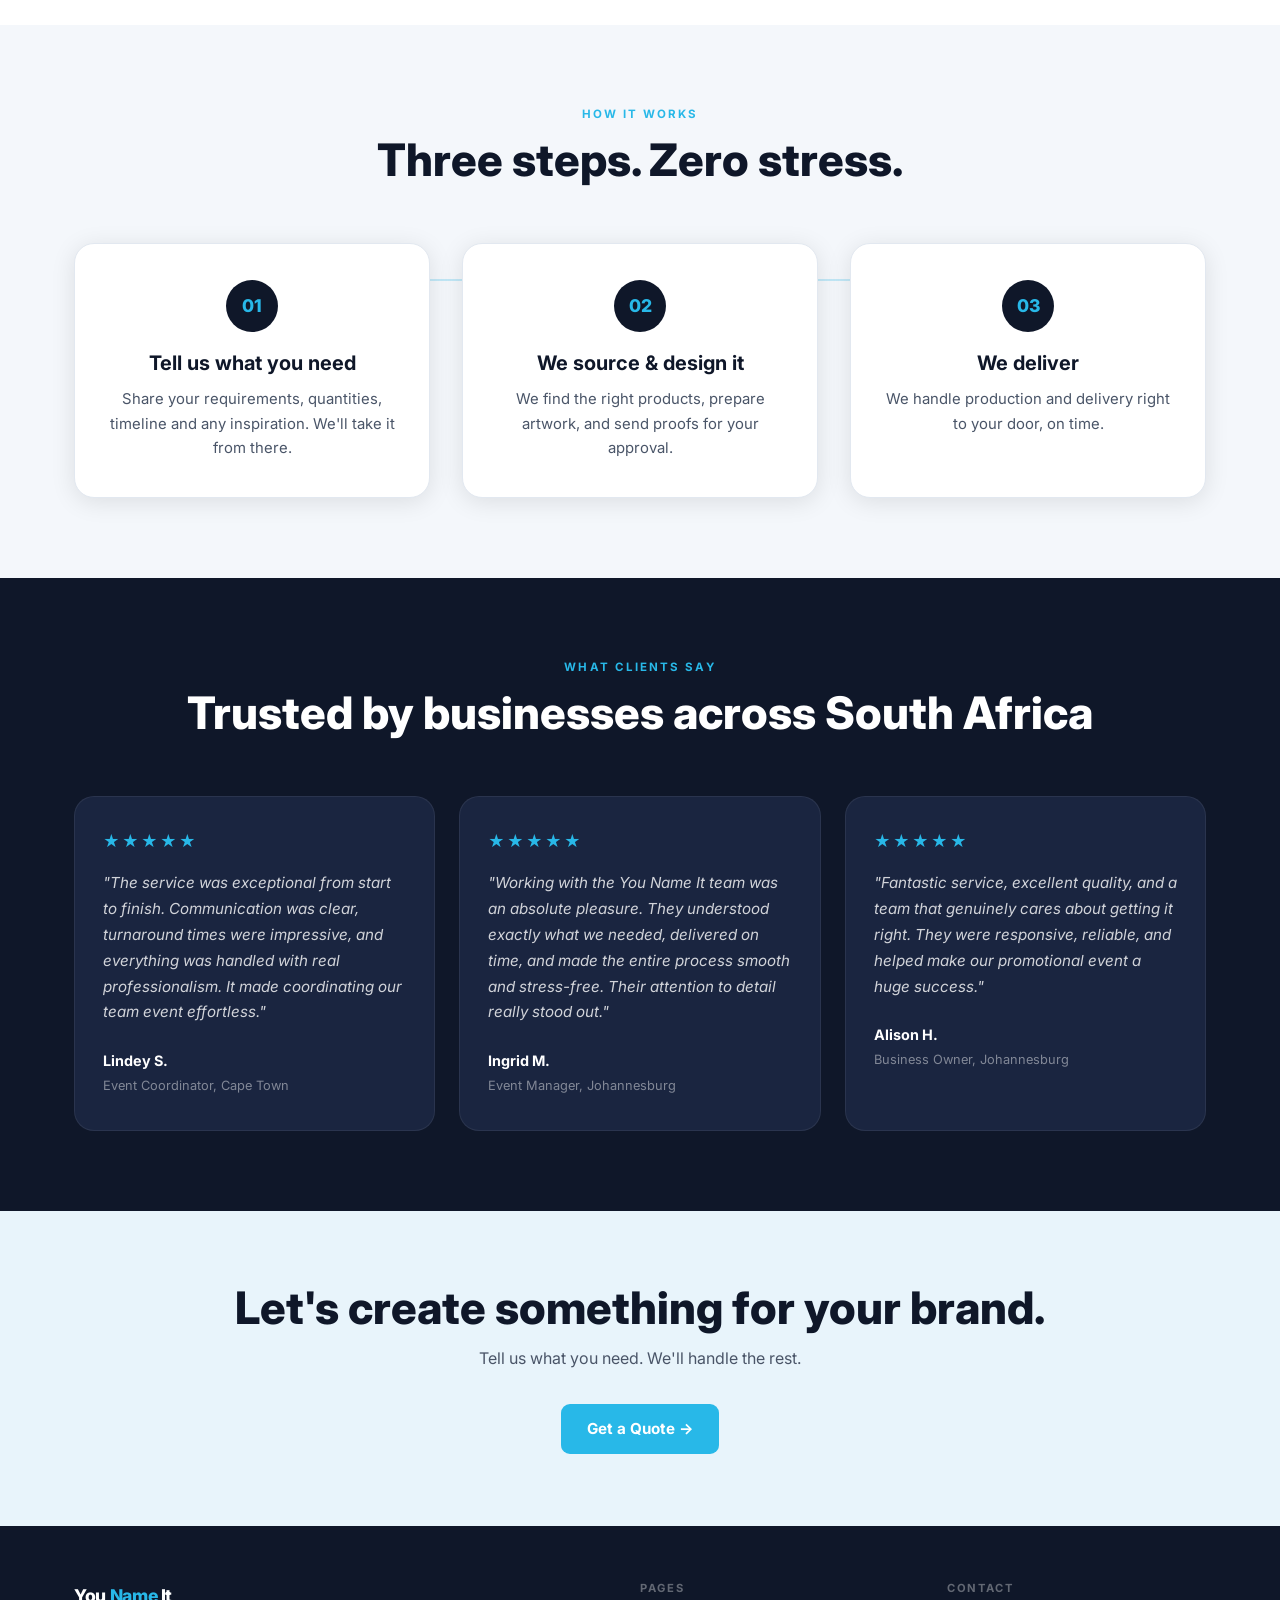
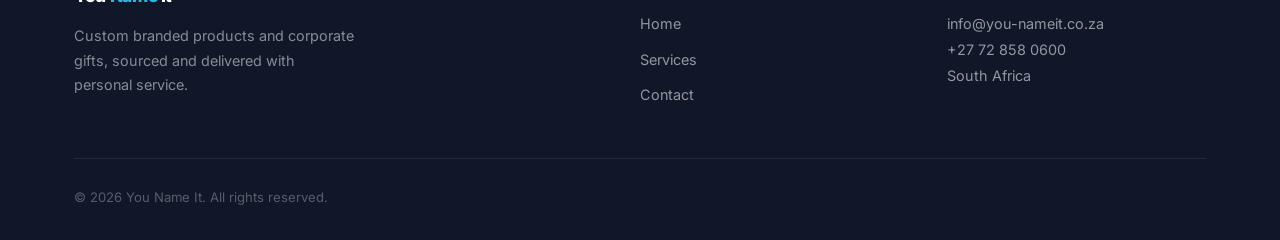
==== commit 2919e423: "Update index.html" ====
--- a/index.html
+++ b/index.html
@@ -38,7 +38,7 @@
     <div class="container">
       <div class="hero-inner">
         <div class="hero-content">
-          <p class="hero-eyebrow">Custom Branded Products <span>
+          <p class="hero-eyebrow">Custom Branded Products <span>·</span> Corporate Gifts <span>·</span> Event Merch</p>
           <h1>Your brand.<br>Your story.<br><em>We make it tangible.</em></h1>
           <p>Quality branded merchandise sourced, designed and delivered with personal service from start to finish.</p>
           <div class="hero-btns">
@@ -47,108 +47,82 @@
           </div>
         </div>
 
-        <!--
-          ROTATING HERO GRID — 4 cards x 5 slides = 20 images total
-          Put your images in an /images/ folder alongside index.html.
-          Name them: card1-slide1.jpg, card1-slide2.jpg ... card4-slide5.jpg
-          All 4 cards rotate together every 5 seconds.
-        -->
         <div class="hero-grid-wrap">
           <div class="hero-grid" id="heroGrid">
 
             <!-- CARD 1: top-left -->
             <div class="hero-card rotating-card">
               <div class="slide active">
-                <img src="images/card1-slide1.jpg" alt="Branded Clothing" />
-                <!-- <span class="hero-card-label">Branded Clothing</span> -->
-              </div>
-              <div class="slide">
-                <img src="images/card1-slide2.jpg" alt="T-Shirts" />
-                <!-- <span class="hero-card-label">T-Shirts</span> -->
-              </div>
-              <div class="slide">
-                <img src="images/card1-slide3.jpg" alt="Polos" />
-                <!-- <span class="hero-card-label">Polos</span> -->
-              </div>
-              <div class="slide">
-                <img src="images/card1-slide4.jpg" alt="Hoodies" />
-                <!-- <span class="hero-card-label">Hoodies</span> -->
-              </div>
-              <div class="slide">
-                <img src="images/card1-slide5.jpg" alt="Caps &amp; Jackets" />
-                <!-- <span class="hero-card-label">Caps &amp; Jackets</span> -->
+                <img src="Images/card1-slide1.jpg" alt="Branded Clothing" />
+              </div>
+              <div class="slide">
+                <img src="Images/card1-slide2.jpg" alt="T-Shirts" />
+              </div>
+              <div class="slide">
+                <img src="Images/card1-slide3.jpg" alt="Polos" />
+              </div>
+              <div class="slide">
+                <img src="Images/card1-slide4.jpg" alt="Hoodies" />
+              </div>
+              <div class="slide">
+                <img src="Images/card1-slide5.jpg" alt="Caps &amp; Jackets" />
               </div>
             </div>
 
             <!-- CARD 2: top-right -->
             <div class="hero-card rotating-card">
               <div class="slide active">
-                <img src="images/card2-slide1.jpg" alt="Corporate Gifts" />
-                <!-- <span class="hero-card-label">Corporate Gifts</span> -->
-              </div>
-              <div class="slide">
-                <img src="images/card2-slide2.jpg" alt="Gift Sets" />
-                <!-- <span class="hero-card-label">Gift Sets</span> -->
-              </div>
-              <div class="slide">
-                <img src="images/card2-slide3.jpg" alt="Branded Notebooks" />
-                <!-- <span class="hero-card-label">Branded Notebooks</span> -->
-              </div>
-              <div class="slide">
-                <img src="images/card2-slide4.jpg" alt="Hampers" />
-                <!-- <span class="hero-card-label">Hampers</span> -->
-              </div>
-              <div class="slide">
-                <img src="images/card2-slide5.jpg" alt="Premium Keepsakes" />
-                <!-- <span class="hero-card-label">Premium Keepsakes</span> -->
+                <img src="Images/card2-slide1.jpg" alt="Corporate Gifts" />
+              </div>
+              <div class="slide">
+                <img src="Images/card2-slide2.jpg" alt="Gift Sets" />
+              </div>
+              <div class="slide">
+                <img src="Images/card2-slide3.jpg" alt="Branded Notebooks" />
+              </div>
+              <div class="slide">
+                <img src="Images/card2-slide4.jpg" alt="Hampers" />
+              </div>
+              <div class="slide">
+                <img src="Images/card2-slide5.jpg" alt="Premium Keepsakes" />
               </div>
             </div>
 
             <!-- CARD 3: bottom-left -->
             <div class="hero-card rotating-card">
               <div class="slide active">
-                <img src="images/card3-slide1.jpg" alt="Event Merch" />
-                <!-- <span class="hero-card-label">Event Merch</span> -->
-              </div>
-              <div class="slide">
-                <img src="images/card3-slide2.jpg" alt="Lanyards" />
-                <!-- <span class="hero-card-label">Lanyards</span> -->
-              </div>
-              <div class="slide">
-                <img src="images/card3-slide3.jpg" alt="Giveaways" />
-                <!-- <span class="hero-card-label">Giveaways</span> -->
-              </div>
-              <div class="slide">
-                <img src="images/card3-slide4.jpg" alt="Trade Shows" />
-                <!-- <span class="hero-card-label">Trade Shows</span> -->
-              </div>
-              <div class="slide">
-                <img src="images/card3-slide5.jpg" alt="Conferences" />
-                <!-- <span class="hero-card-label">Conferences</span> -->
+                <img src="Images/card3-slide1.jpg" alt="Event Merch" />
+              </div>
+              <div class="slide">
+                <img src="Images/card3-slide2.jpg" alt="Lanyards" />
+              </div>
+              <div class="slide">
+                <img src="Images/card3-slide3.jpg" alt="Giveaways" />
+              </div>
+              <div class="slide">
+                <img src="Images/card3-slide4.jpg" alt="Trade Shows" />
+              </div>
+              <div class="slide">
+                <img src="Images/card3-slide5.jpg" alt="Conferences" />
               </div>
             </div>
 
             <!-- CARD 4: bottom-right -->
             <div class="hero-card rotating-card">
               <div class="slide active">
-                <img src="images/card4-slide1.jpg" alt="Desk Accessories" />
-                <!-- <span class="hero-card-label">Desk Accessories</span> -->
-              </div>
-              <div class="slide">
-                <img src="images/card4-slide2.jpg" alt="Custom Mugs" />
-                <!-- <span class="hero-card-label">Custom Mugs</span> -->
-              </div>
-              <div class="slide">
-                <img src="images/card4-slide3.jpg" alt="Branded Pens" />
-                <!-- <span class="hero-card-label">Branded Pens</span> -->
-              </div>
-              <div class="slide">
-                <img src="images/card4-slide4.jpg" alt="Bulk Orders" />
-                <!-- <span class="hero-card-label">Bulk Orders</span> -->
-              </div>
-              <div class="slide">
-                <img src="images/card4-slide5.jpg" alt="Corporate Sets" />
-                <!-- <span class="hero-card-label">Corporate Sets</span> -->
+                <img src="Images/card4-slide1.jpg" alt="Desk Accessories" />
+              </div>
+              <div class="slide">
+                <img src="Images/card4-slide2.jpg" alt="Custom Mugs" />
+              </div>
+              <div class="slide">
+                <img src="Images/card4-slide3.jpg" alt="Branded Pens" />
+              </div>
+              <div class="slide">
+                <img src="Images/card4-slide4.jpg" alt="Bulk Orders" />
+              </div>
+              <div class="slide">
+                <img src="Images/card4-slide5.jpg" alt="Corporate Sets" />
               </div>
             </div>
 
@@ -249,10 +223,7 @@
           <a href="services.html" class="btn btn-outline">Explore Services →</a>
         </div>
         <div class="feature-image">
-          <img src="images/corporate-branding.jpg" alt="Corporate Branding Products" /> -->
-          <div class="feature-image-placeholder">
-            <span>Corporate Branding Products</span>
-          </div>
+          <img src="Images/corporate-branding.jpg" alt="Corporate Branding Products" />
         </div>
       </div>
     </div>
@@ -369,7 +340,6 @@
     toggle.addEventListener('click', () => links.classList.toggle('open'));
 
     // ── Hero rotating grid ──
-    // All 4 cards advance to the same slide index simultaneously
     const cards = document.querySelectorAll('.rotating-card');
     const dots  = document.querySelectorAll('.hero-dot');
     const TOTAL = 5;
@@ -390,4 +360,4 @@
   </script>
 
 </body>
-</html>+</html>
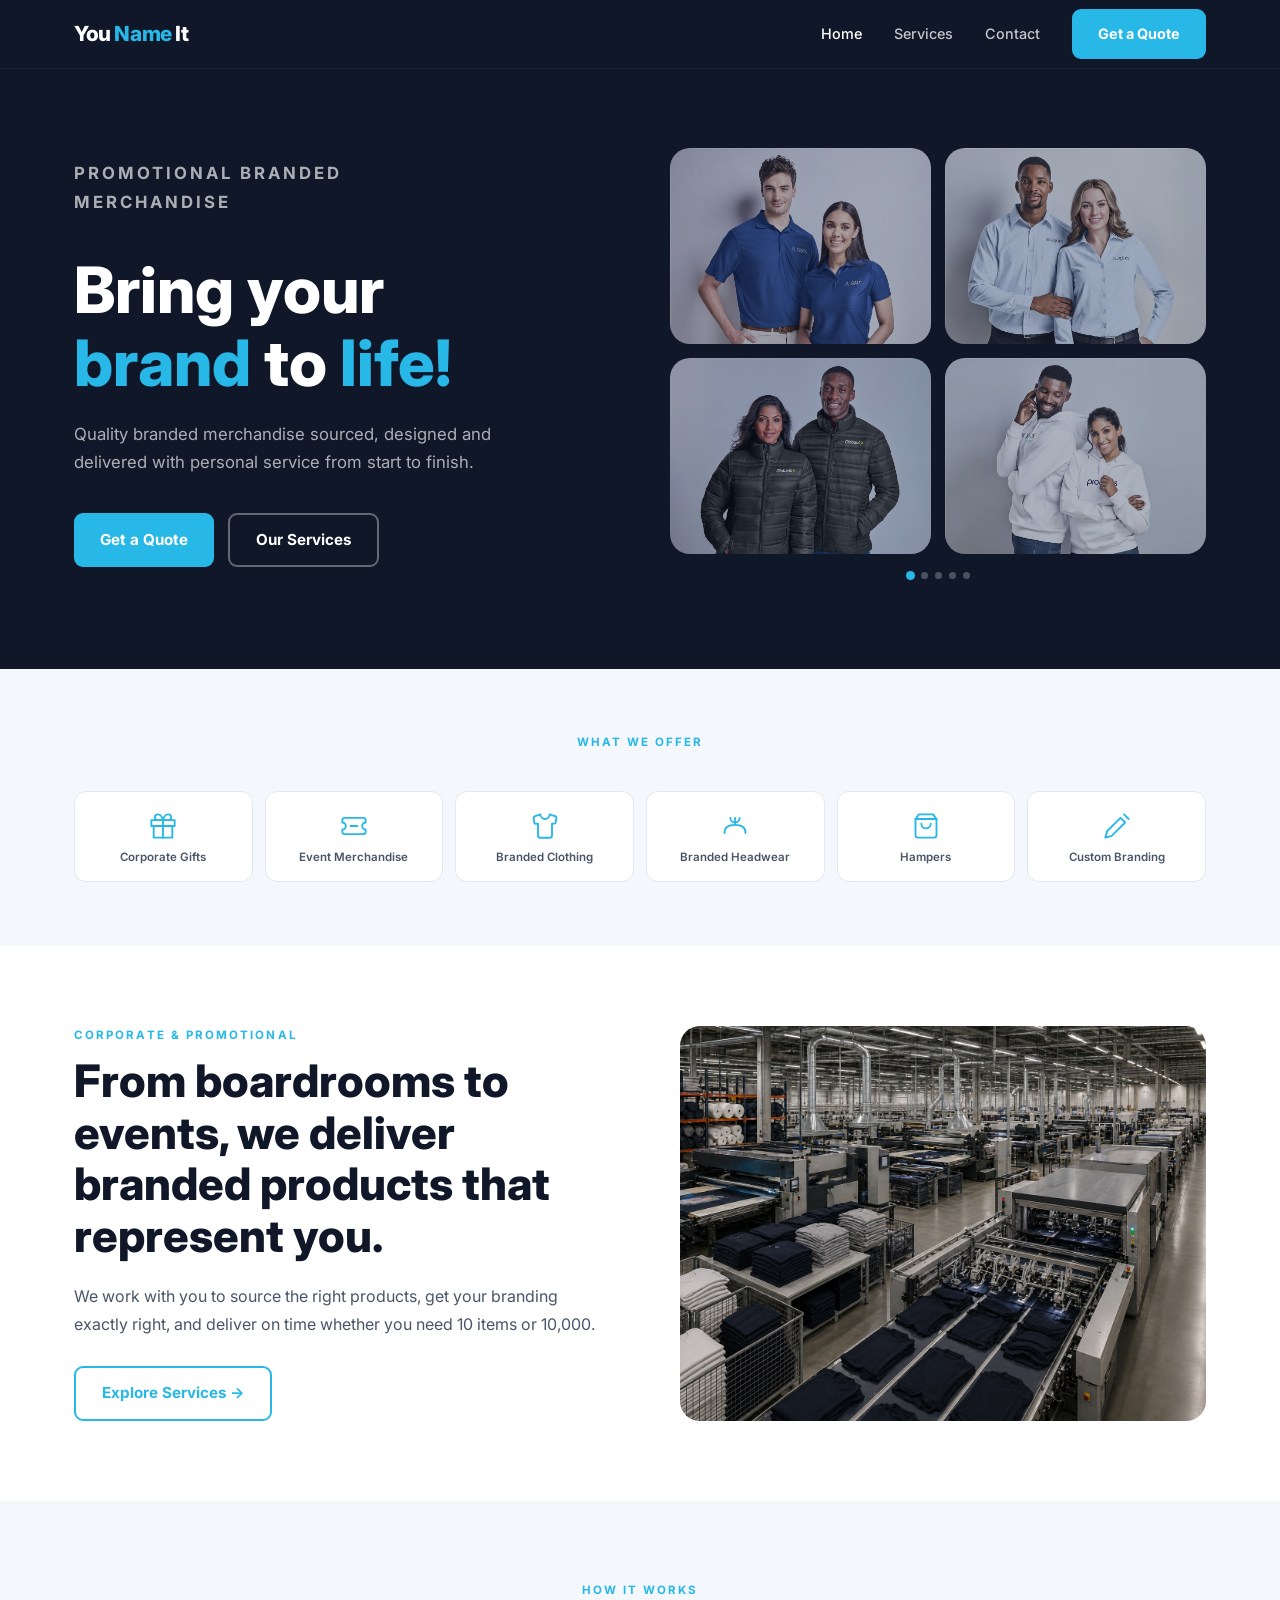
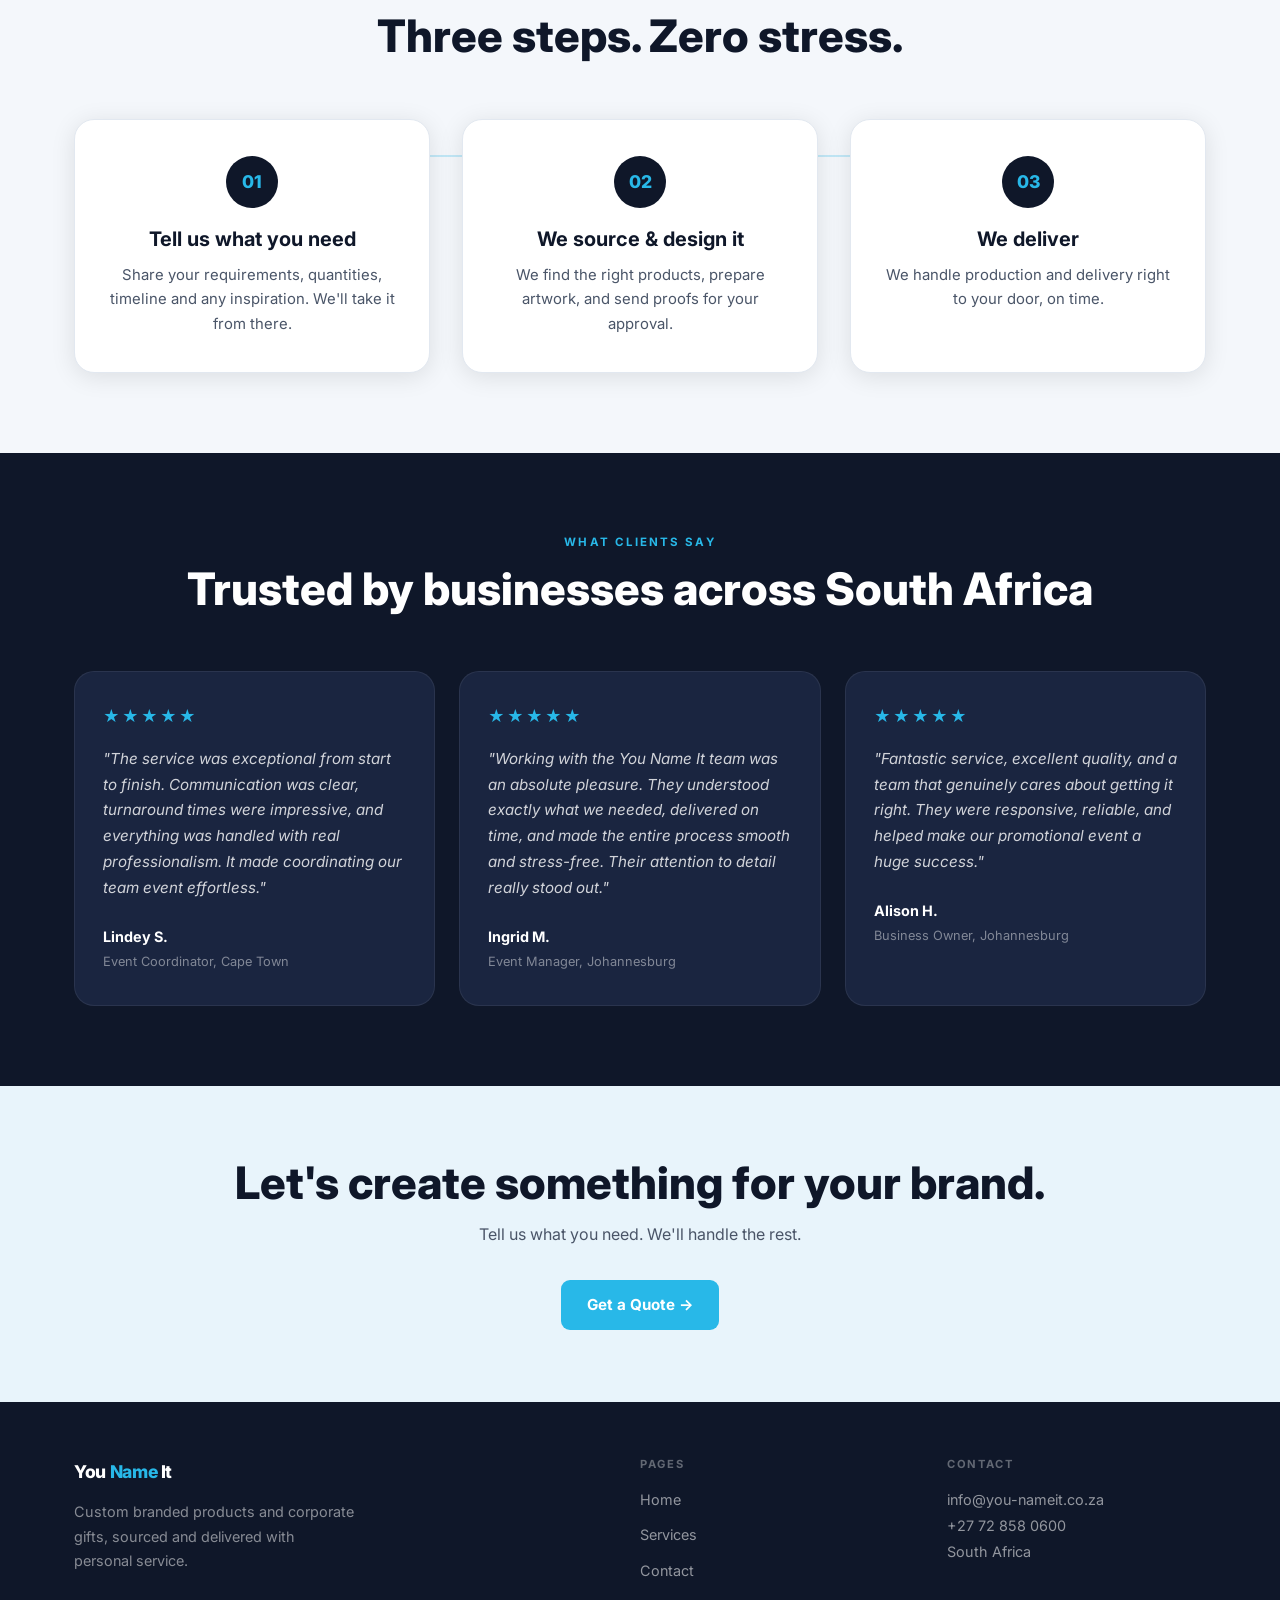
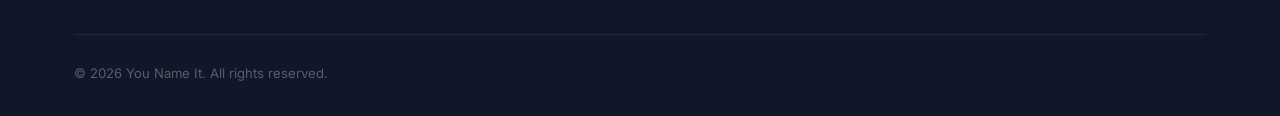
==== commit 4adab293: "Update index.html" ====
--- a/index.html
+++ b/index.html
@@ -38,8 +38,8 @@
     <div class="container">
       <div class="hero-inner">
         <div class="hero-content">
-          <p class="hero-eyebrow">Custom Branded Products <span>·</span> Corporate Gifts <span>·</span> Event Merch</p>
-          <h1>Your brand.<br>Your story.<br><em>We make it tangible.</em></h1>
+          <p class="hero-eyebrow">Promotional Branded Merchandise<span>
+          <h1>Bring your<br><em>brand </em>to <em>life!</em></h1>
           <p>Quality branded merchandise sourced, designed and delivered with personal service from start to finish.</p>
           <div class="hero-btns">
             <a href="contact.html" class="btn btn-primary">Get a Quote</a>
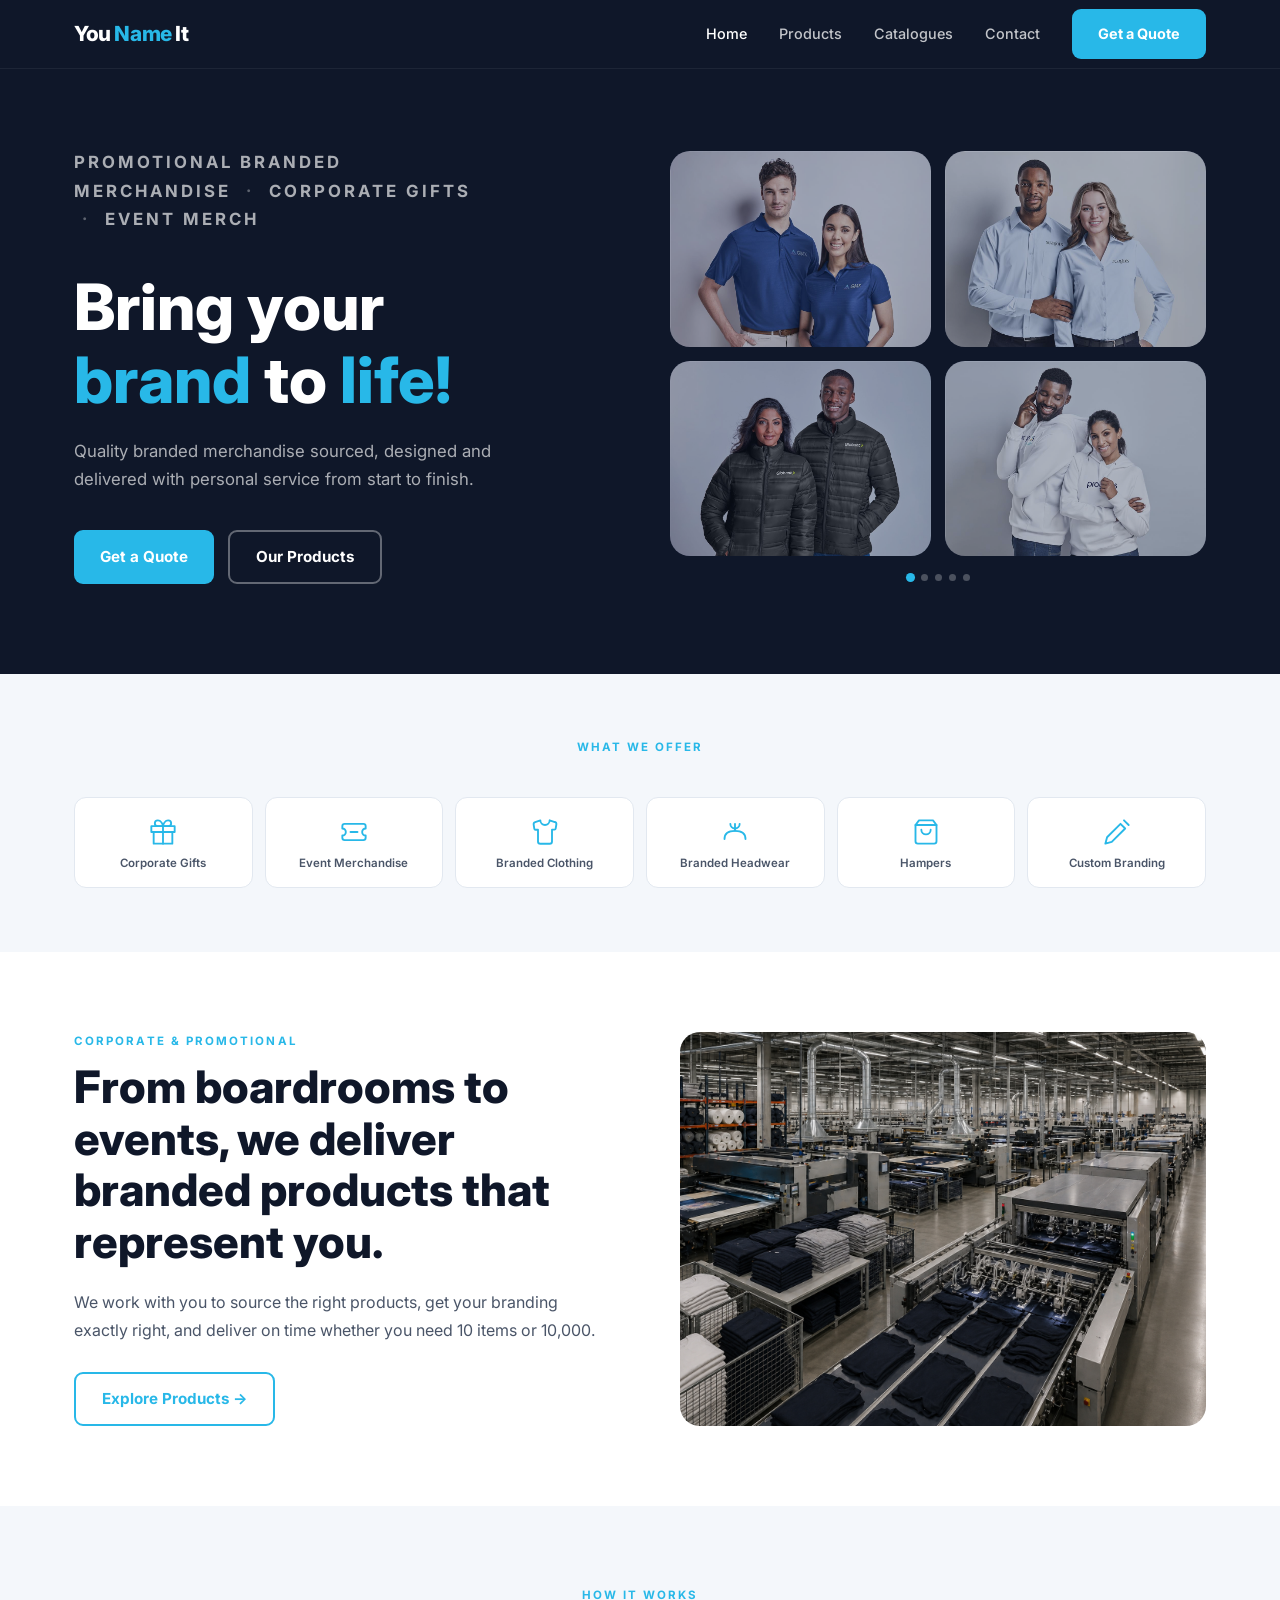
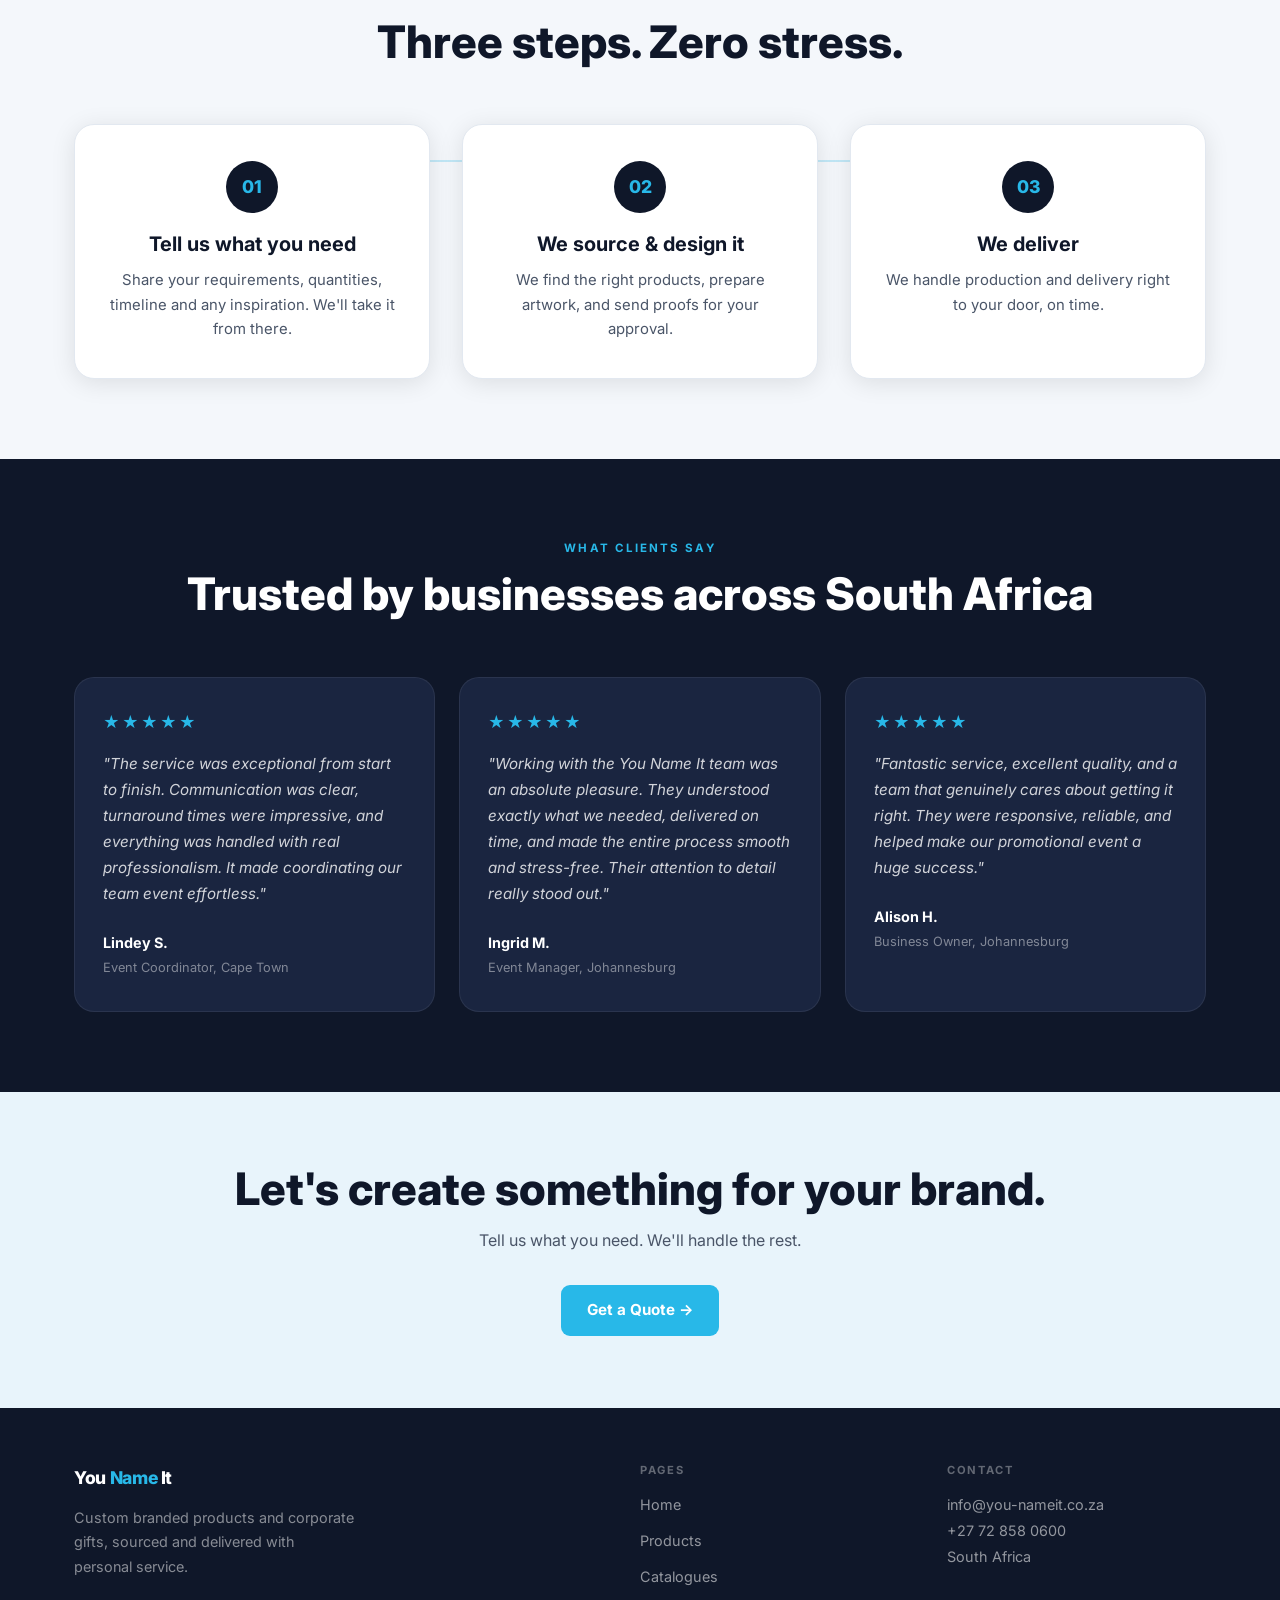
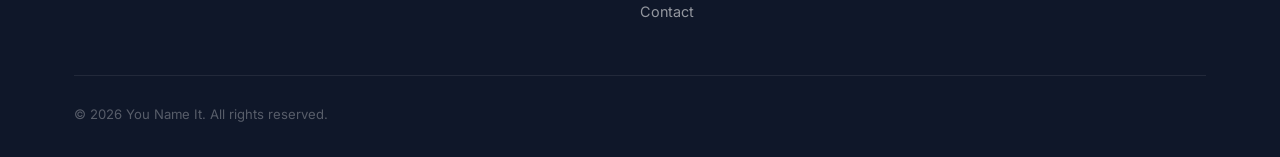
==== commit 6444d299: "Update index.html" ====
--- a/index.html
+++ b/index.html
@@ -25,7 +25,8 @@
         </button>
         <ul class="nav-links" id="navLinks">
           <li><a href="index.html" class="active">Home</a></li>
-          <li><a href="services.html">Services</a></li>
+          <li><a href="services.html">Products</a></li>
+          <li><a href="catalogues.html">Catalogues</a></li>
           <li><a href="contact.html">Contact</a></li>
           <li><a href="contact.html" class="nav-cta btn">Get a Quote</a></li>
         </ul>
@@ -38,12 +39,12 @@
     <div class="container">
       <div class="hero-inner">
         <div class="hero-content">
-          <p class="hero-eyebrow">Promotional Branded Merchandise<span>
+          <p class="hero-eyebrow">Promotional Branded Merchandise <span>·</span> Corporate Gifts <span>·</span> Event Merch</p>
           <h1>Bring your<br><em>brand </em>to <em>life!</em></h1>
           <p>Quality branded merchandise sourced, designed and delivered with personal service from start to finish.</p>
           <div class="hero-btns">
             <a href="contact.html" class="btn btn-primary">Get a Quote</a>
-            <a href="services.html" class="btn btn-secondary">Our Services</a>
+            <a href="services.html" class="btn btn-secondary">Our Products</a>
           </div>
         </div>
 
@@ -52,83 +53,42 @@
 
             <!-- CARD 1: top-left -->
             <div class="hero-card rotating-card">
-              <div class="slide active">
-                <img src="Images/card1-slide1.jpg" alt="Branded Clothing" />
-              </div>
-              <div class="slide">
-                <img src="Images/card1-slide2.jpg" alt="T-Shirts" />
-              </div>
-              <div class="slide">
-                <img src="Images/card1-slide3.jpg" alt="Polos" />
-              </div>
-              <div class="slide">
-                <img src="Images/card1-slide4.jpg" alt="Hoodies" />
-              </div>
-              <div class="slide">
-                <img src="Images/card1-slide5.jpg" alt="Caps &amp; Jackets" />
-              </div>
+              <div class="slide active"><img src="Images/card1-slide1.jpg" alt="Branded Clothing" /></div>
+              <div class="slide"><img src="Images/card1-slide2.jpg" alt="T-Shirts" /></div>
+              <div class="slide"><img src="Images/card1-slide3.jpg" alt="Polos" /></div>
+              <div class="slide"><img src="Images/card1-slide4.jpg" alt="Hoodies" /></div>
+              <div class="slide"><img src="Images/card1-slide5.jpg" alt="Caps &amp; Jackets" /></div>
             </div>
 
             <!-- CARD 2: top-right -->
             <div class="hero-card rotating-card">
-              <div class="slide active">
-                <img src="Images/card2-slide1.jpg" alt="Corporate Gifts" />
-              </div>
-              <div class="slide">
-                <img src="Images/card2-slide2.jpg" alt="Gift Sets" />
-              </div>
-              <div class="slide">
-                <img src="Images/card2-slide3.jpg" alt="Branded Notebooks" />
-              </div>
-              <div class="slide">
-                <img src="Images/card2-slide4.jpg" alt="Hampers" />
-              </div>
-              <div class="slide">
-                <img src="Images/card2-slide5.jpg" alt="Premium Keepsakes" />
-              </div>
+              <div class="slide active"><img src="Images/card2-slide1.jpg" alt="Corporate Gifts" /></div>
+              <div class="slide"><img src="Images/card2-slide2.jpg" alt="Gift Sets" /></div>
+              <div class="slide"><img src="Images/card2-slide3.jpg" alt="Branded Notebooks" /></div>
+              <div class="slide"><img src="Images/card2-slide4.jpg" alt="Hampers" /></div>
+              <div class="slide"><img src="Images/card2-slide5.jpg" alt="Premium Keepsakes" /></div>
             </div>
 
             <!-- CARD 3: bottom-left -->
             <div class="hero-card rotating-card">
-              <div class="slide active">
-                <img src="Images/card3-slide1.jpg" alt="Event Merch" />
-              </div>
-              <div class="slide">
-                <img src="Images/card3-slide2.jpg" alt="Lanyards" />
-              </div>
-              <div class="slide">
-                <img src="Images/card3-slide3.jpg" alt="Giveaways" />
-              </div>
-              <div class="slide">
-                <img src="Images/card3-slide4.jpg" alt="Trade Shows" />
-              </div>
-              <div class="slide">
-                <img src="Images/card3-slide5.jpg" alt="Conferences" />
-              </div>
+              <div class="slide active"><img src="Images/card3-slide1.jpg" alt="Event Merch" /></div>
+              <div class="slide"><img src="Images/card3-slide2.jpg" alt="Lanyards" /></div>
+              <div class="slide"><img src="Images/card3-slide3.jpg" alt="Giveaways" /></div>
+              <div class="slide"><img src="Images/card3-slide4.jpg" alt="Trade Shows" /></div>
+              <div class="slide"><img src="Images/card3-slide5.jpg" alt="Conferences" /></div>
             </div>
 
             <!-- CARD 4: bottom-right -->
             <div class="hero-card rotating-card">
-              <div class="slide active">
-                <img src="Images/card4-slide1.jpg" alt="Desk Accessories" />
-              </div>
-              <div class="slide">
-                <img src="Images/card4-slide2.jpg" alt="Custom Mugs" />
-              </div>
-              <div class="slide">
-                <img src="Images/card4-slide3.jpg" alt="Branded Pens" />
-              </div>
-              <div class="slide">
-                <img src="Images/card4-slide4.jpg" alt="Bulk Orders" />
-              </div>
-              <div class="slide">
-                <img src="Images/card4-slide5.jpg" alt="Corporate Sets" />
-              </div>
+              <div class="slide active"><img src="Images/card4-slide1.jpg" alt="Desk Accessories" /></div>
+              <div class="slide"><img src="Images/card4-slide2.jpg" alt="Custom Mugs" /></div>
+              <div class="slide"><img src="Images/card4-slide3.jpg" alt="Branded Pens" /></div>
+              <div class="slide"><img src="Images/card4-slide4.jpg" alt="Bulk Orders" /></div>
+              <div class="slide"><img src="Images/card4-slide5.jpg" alt="Corporate Sets" /></div>
             </div>
 
           </div><!-- /hero-grid -->
 
-          <!-- Progress dots -->
           <div class="hero-dots">
             <span class="hero-dot active"></span>
             <span class="hero-dot"></span>
@@ -136,13 +96,13 @@
             <span class="hero-dot"></span>
             <span class="hero-dot"></span>
           </div>
-        </div><!-- /hero-grid-wrap -->
-
-      </div>
-    </div>
-  </section>
-
-  <!-- ===== WHAT WE OFFER — compact icon tiles ===== -->
+        </div>
+
+      </div>
+    </div>
+  </section>
+
+  <!-- ===== WHAT WE OFFER ===== -->
   <section class="what-we-create">
     <div class="container">
       <div class="section-header">
@@ -150,11 +110,9 @@
       </div>
       <div class="icon-tile-grid">
 
-        <!-- Corporate Gifts -->
         <a href="services.html#gifts" class="icon-tile">
           <svg class="tile-icon" viewBox="0 0 24 24" fill="none" stroke="currentColor" stroke-width="1.6" stroke-linecap="round" stroke-linejoin="round">
-            <polyline points="20 12 20 22 4 22 4 12"/>
-            <rect x="2" y="7" width="20" height="5"/>
+            <polyline points="20 12 20 22 4 22 4 12"/><rect x="2" y="7" width="20" height="5"/>
             <line x1="12" y1="22" x2="12" y2="7"/>
             <path d="M12 7H7.5a2.5 2.5 0 0 1 0-5C11 2 12 7 12 7z"/>
             <path d="M12 7h4.5a2.5 2.5 0 0 0 0-5C13 2 12 7 12 7z"/>
@@ -162,7 +120,6 @@
           <span>Corporate Gifts</span>
         </a>
 
-        <!-- Event Merchandise -->
         <a href="services.html#events" class="icon-tile">
           <svg class="tile-icon" viewBox="0 0 24 24" fill="none" stroke="currentColor" stroke-width="1.6" stroke-linecap="round" stroke-linejoin="round">
             <path d="M2 9a3 3 0 0 1 0 6v2a2 2 0 0 0 2 2h16a2 2 0 0 0 2-2v-2a3 3 0 0 1 0-6V7a2 2 0 0 0-2-2H4a2 2 0 0 0-2 2v2z"/>
@@ -171,7 +128,6 @@
           <span>Event Merchandise</span>
         </a>
 
-        <!-- Branded Clothing -->
         <a href="services.html#clothing" class="icon-tile">
           <svg class="tile-icon" viewBox="0 0 24 24" fill="none" stroke="currentColor" stroke-width="1.6" stroke-linecap="round" stroke-linejoin="round">
             <path d="M20.38 3.46 16 2a4 4 0 0 1-8 0L3.62 3.46a2 2 0 0 0-1.34 2.23l.58 3.57a1 1 0 0 0 .99.84H6v10c0 1.1.9 2 2 2h8a2 2 0 0 0 2-2V10h2.15a1 1 0 0 0 .99-.84l.58-3.57a2 2 0 0 0-1.34-2.23z"/>
@@ -179,7 +135,6 @@
           <span>Branded Clothing</span>
         </a>
 
-        <!-- Branded Headwear -->
         <a href="services.html#headwear" class="icon-tile">
           <svg class="tile-icon" viewBox="0 0 24 24" fill="none" stroke="currentColor" stroke-width="1.6" stroke-linecap="round" stroke-linejoin="round">
             <path d="M3 18c0-4 2-7 9-7s9 3 9 7"/>
@@ -189,7 +144,6 @@
           <span>Branded Headwear</span>
         </a>
 
-        <!-- Hampers -->
         <a href="services.html#hampers" class="icon-tile">
           <svg class="tile-icon" viewBox="0 0 24 24" fill="none" stroke="currentColor" stroke-width="1.6" stroke-linecap="round" stroke-linejoin="round">
             <path d="M6 2 3 6v14a2 2 0 0 0 2 2h14a2 2 0 0 0 2-2V6l-3-4z"/>
@@ -199,7 +153,6 @@
           <span>Hampers</span>
         </a>
 
-        <!-- Custom Branding -->
         <a href="contact.html" class="icon-tile">
           <svg class="tile-icon" viewBox="0 0 24 24" fill="none" stroke="currentColor" stroke-width="1.6" stroke-linecap="round" stroke-linejoin="round">
             <line x1="18" y1="2" x2="22" y2="6"/>
@@ -220,7 +173,7 @@
           <span class="section-label">Corporate &amp; Promotional</span>
           <h2>From boardrooms to events, we deliver branded products that represent you.</h2>
           <p>We work with you to source the right products, get your branding exactly right, and deliver on time whether you need 10 items or 10,000.</p>
-          <a href="services.html" class="btn btn-outline">Explore Services →</a>
+          <a href="services.html" class="btn btn-outline">Explore Products →</a>
         </div>
         <div class="feature-image">
           <img src="Images/corporate-branding.jpg" alt="Corporate Branding Products" />
@@ -314,7 +267,8 @@
           <h4>Pages</h4>
           <ul>
             <li><a href="index.html">Home</a></li>
-            <li><a href="services.html">Services</a></li>
+            <li><a href="services.html">Products</a></li>
+            <li><a href="catalogues.html">Catalogues</a></li>
             <li><a href="contact.html">Contact</a></li>
           </ul>
         </div>
@@ -334,12 +288,10 @@
   </footer>
 
   <script>
-    // ── Mobile nav toggle ──
     const toggle = document.getElementById('navToggle');
     const links  = document.getElementById('navLinks');
     toggle.addEventListener('click', () => links.classList.toggle('open'));
 
-    // ── Hero rotating grid ──
     const cards = document.querySelectorAll('.rotating-card');
     const dots  = document.querySelectorAll('.hero-dot');
     const TOTAL = 5;
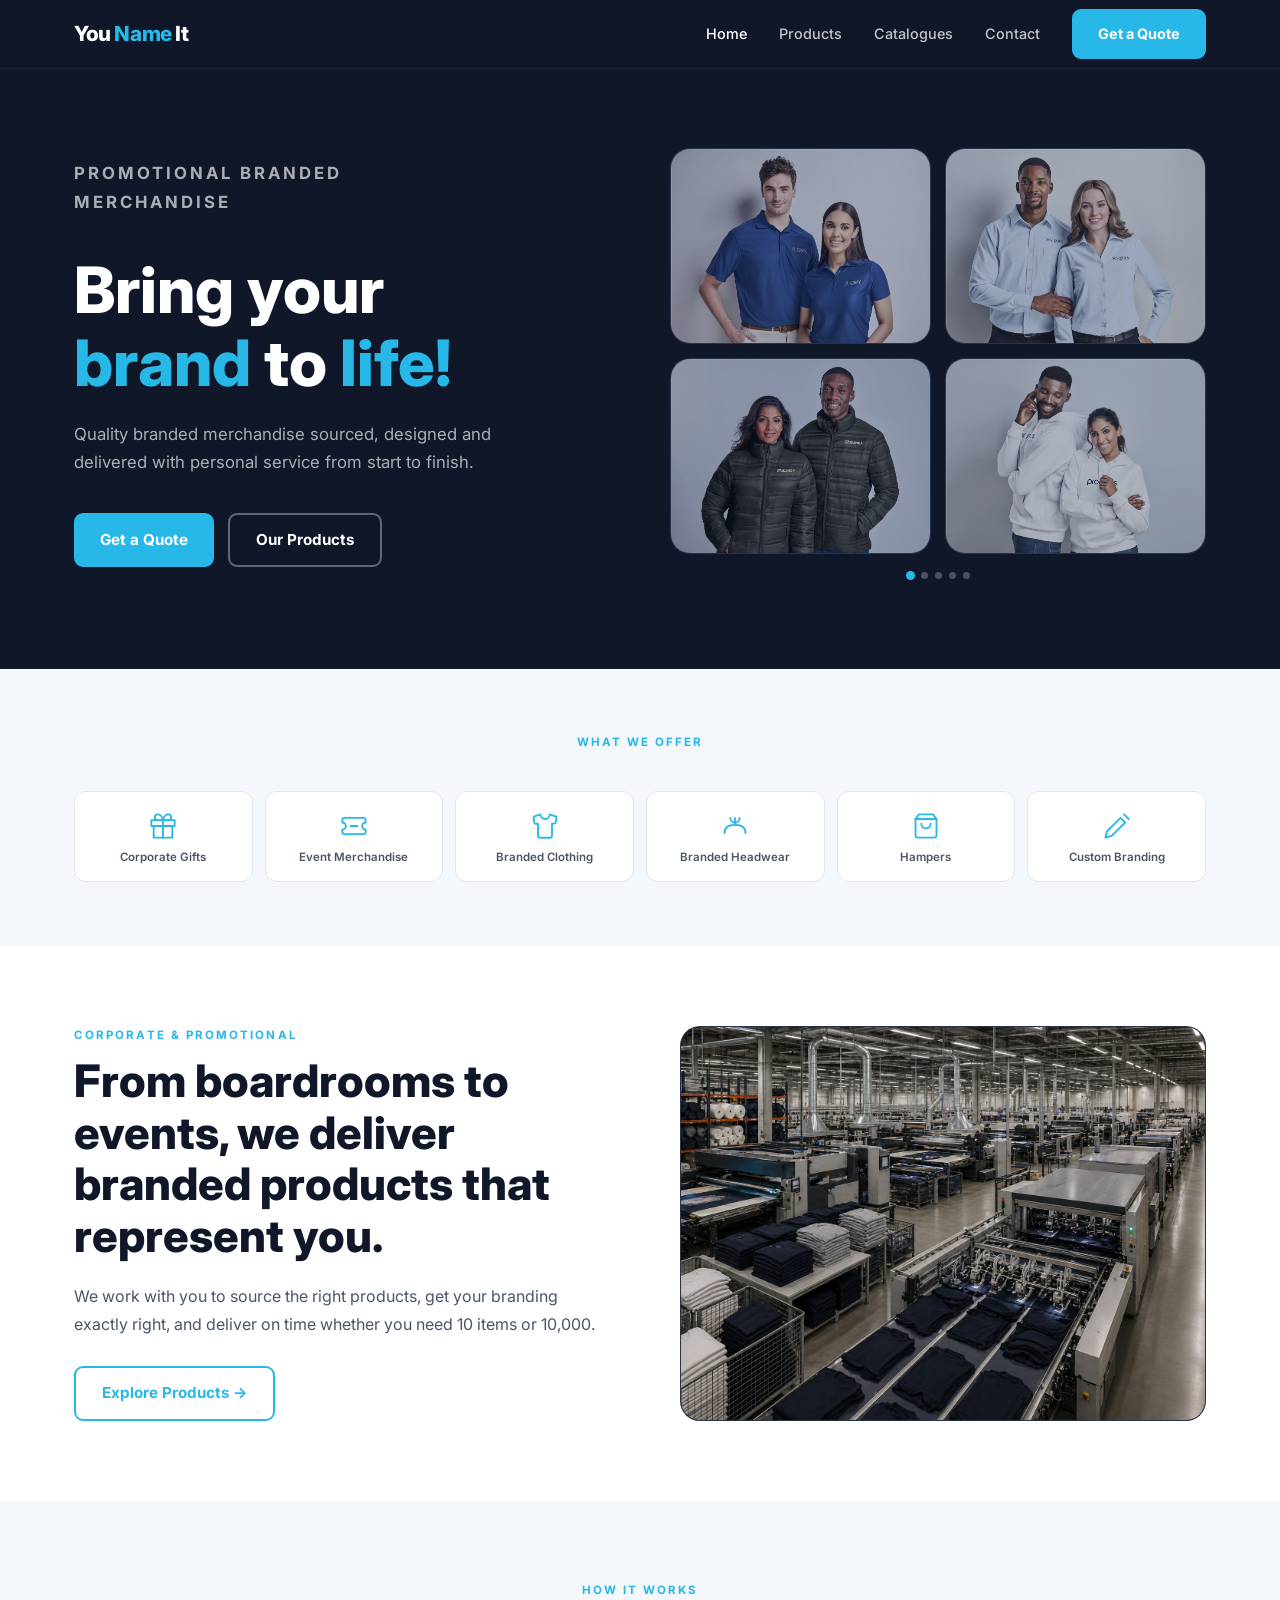
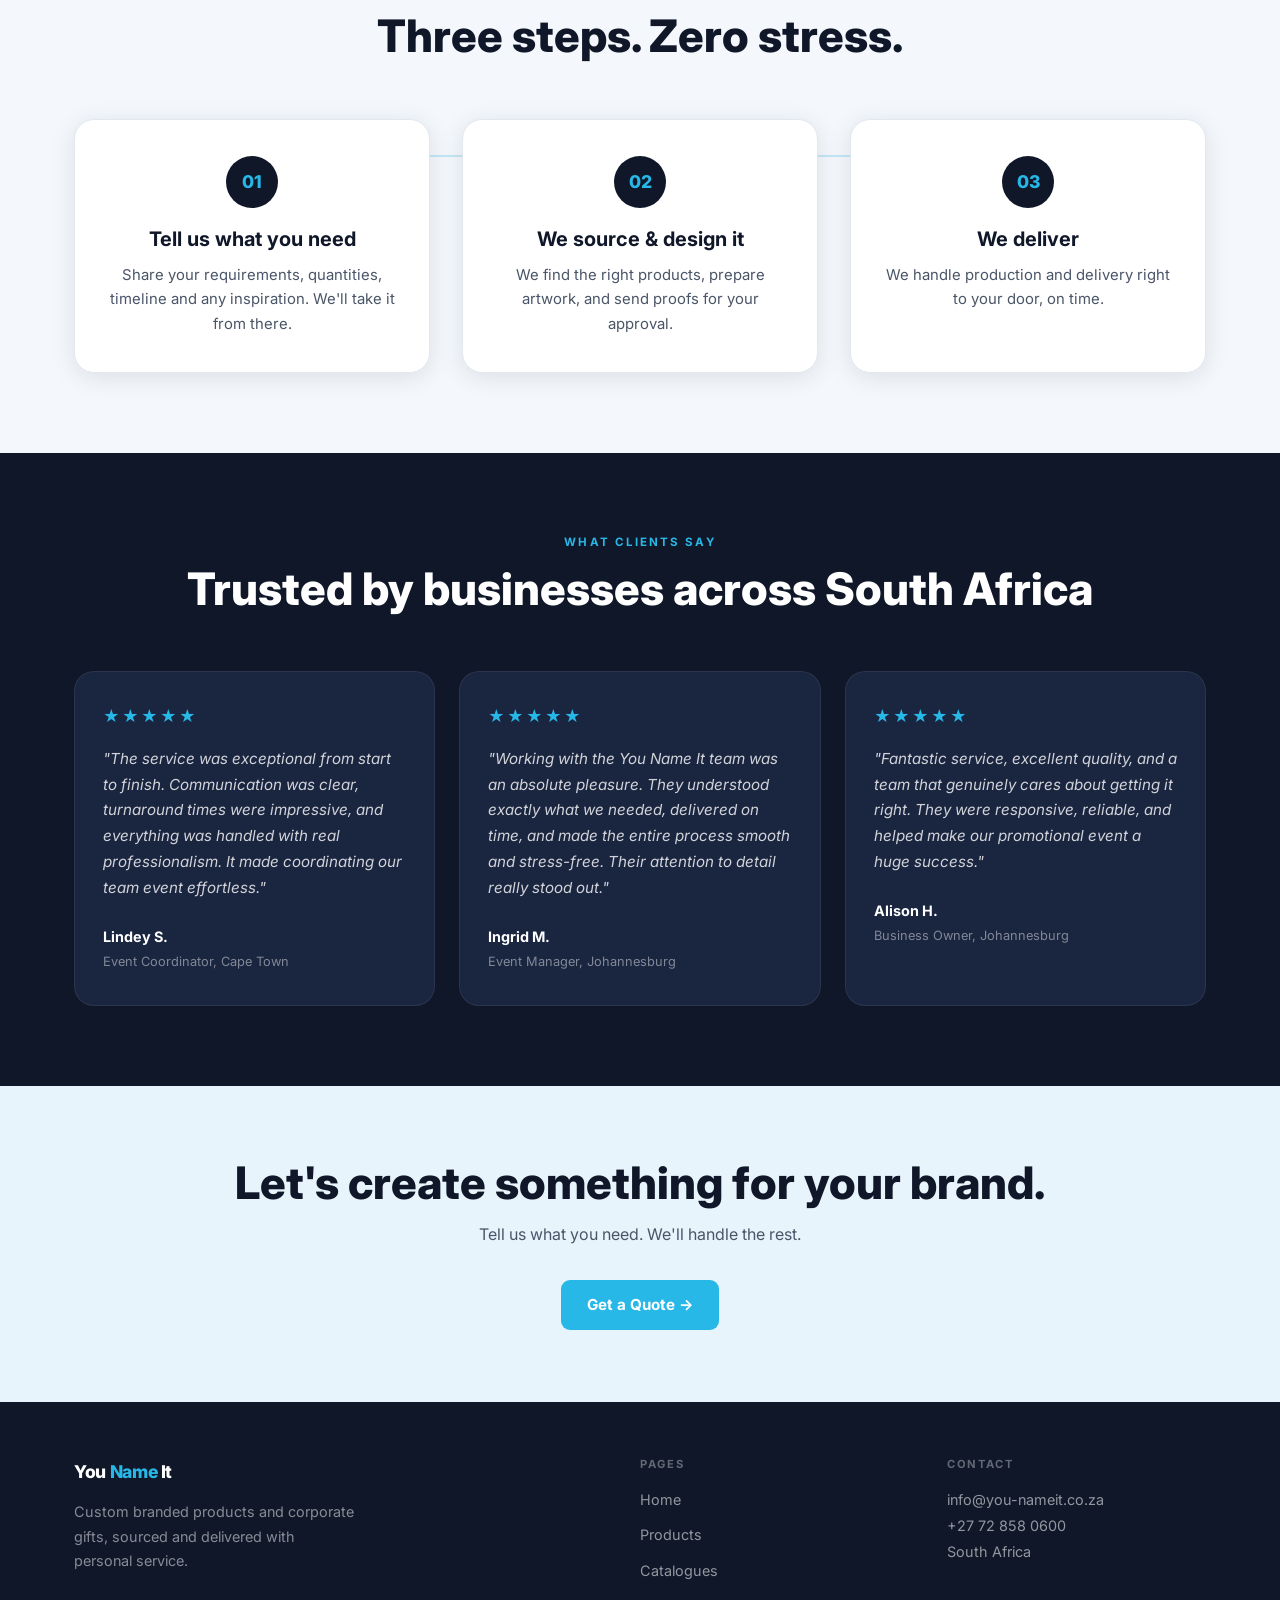
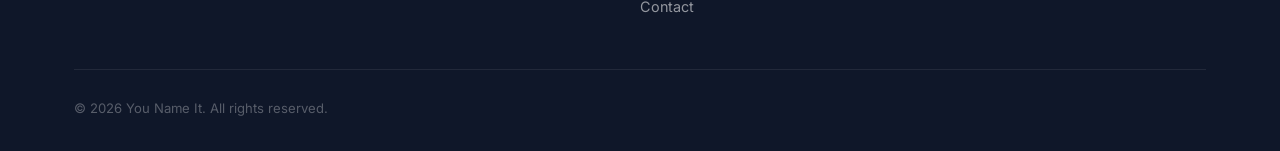
==== commit a7e2f6b3: "Update index.html" ====
--- a/index.html
+++ b/index.html
@@ -39,7 +39,7 @@
     <div class="container">
       <div class="hero-inner">
         <div class="hero-content">
-          <p class="hero-eyebrow">Promotional Branded Merchandise <span>·</span> Corporate Gifts <span>·</span> Event Merch</p>
+          <p class="hero-eyebrow">Promotional Branded Merchandise <span></p>
           <h1>Bring your<br><em>brand </em>to <em>life!</em></h1>
           <p>Quality branded merchandise sourced, designed and delivered with personal service from start to finish.</p>
           <div class="hero-btns">
--- a/style.css
+++ b/style.css
@@ -275,7 +275,7 @@
   justify-content: flex-end;
   padding: 16px;
   position: relative;
-  /* border: 1px solid rgba(255,255,255,0.06); */
+  border: 1px solid rgba(255,255,255,0.06);
   transition: transform var(--transition), box-shadow var(--transition);
 }
 
@@ -470,6 +470,14 @@
   margin-bottom: 32px;
 }
 
+/* Button group — side by side buttons */
+.btn-group {
+  display: flex;
+  flex-wrap: wrap;
+  gap: 12px;
+  align-items: center;
+}
+
 /* Sub-grouped tags (e.g. Indoor / Outdoor within Event Merch) */
 .tag-group {
   margin-bottom: 16px;
@@ -515,7 +523,7 @@
   overflow: hidden;
   aspect-ratio: 4/3;
   position: relative;
-  /* border: 1px solid rgba(255,255,255,0.06); */
+  border: 1px solid rgba(255,255,255,0.06);
 }
 
 .feature-image img {
@@ -733,7 +741,7 @@
   overflow: hidden;
   aspect-ratio: 4/3;
   position: relative;
-  /* border: 1px solid rgba(255,255,255,0.05); */
+  border: 1px solid rgba(255,255,255,0.05);
 }
 
 .service-image img {
@@ -1076,4 +1084,4 @@
   .hero h1 { font-size: 2.2rem; }
   .icon-tile-grid { grid-template-columns: repeat(3, 1fr); }
   .footer-inner { grid-template-columns: 1fr; }
-}+}
